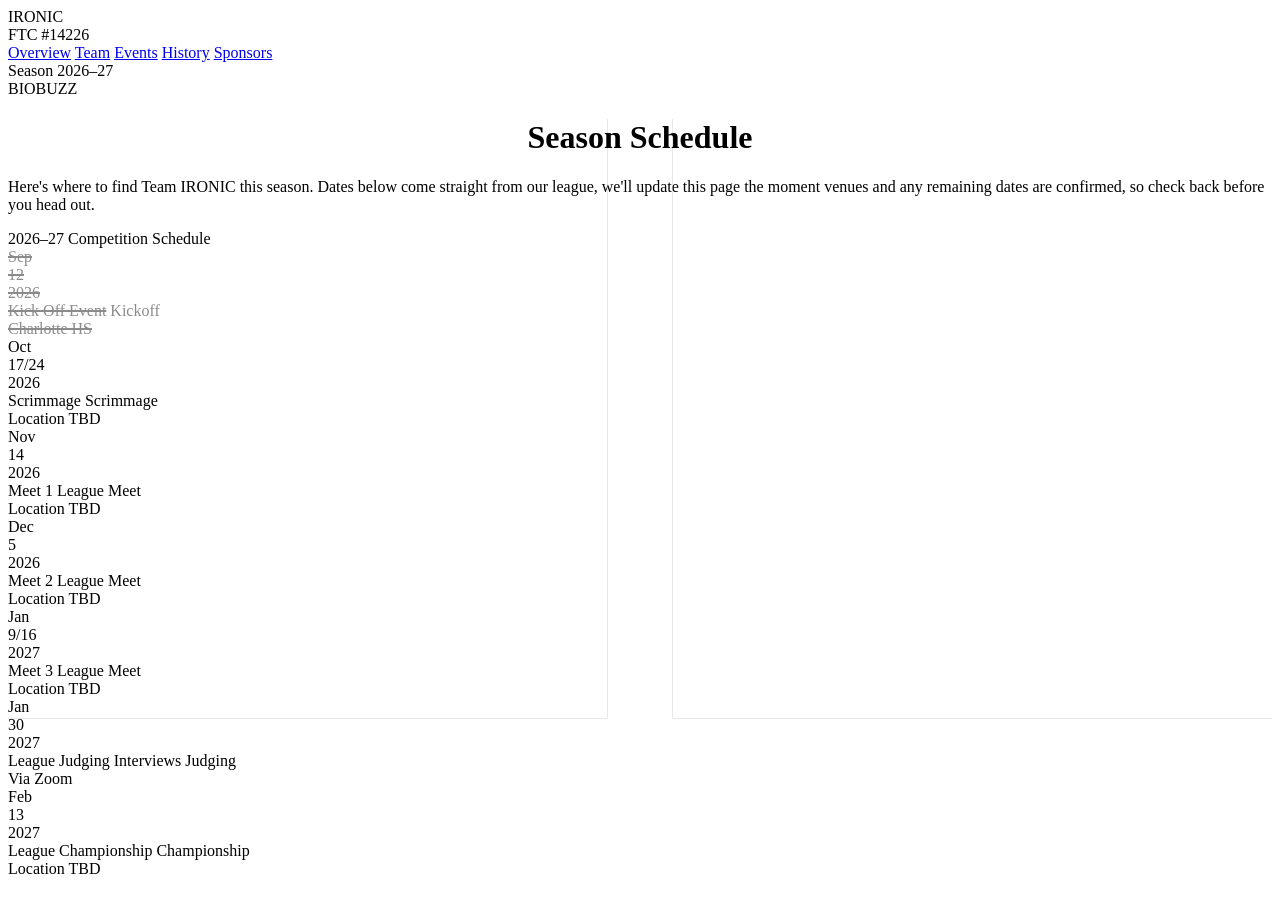
==== events.html @ 45fcf56f "Add files via upload" ====
<!DOCTYPE html>
<html lang="en">
<head>
<meta charset="UTF-8">
<meta name="viewport" content="width=device-width, initial-scale=1.0">
<title>Team IRONIC</title>
<link rel="preconnect" href="https://fonts.googleapis.com">
<link rel="preconnect" href="https://fonts.gstatic.com" crossorigin>
<link href="https://fonts.googleapis.com/css2?family=Inter:wght@300;400;500;600;700;800;900&family=Space+Mono:wght@400;700&display=swap" rel="stylesheet">
<link rel="stylesheet" href="style.css">
<style>
  /* Finished events: add class "past" to an .event-card to cross it
     out. The card stays on the timeline, just dimmed with a
     strike-through on the date, name and location. */
  .event-card.past { opacity: 0.45; }
  .event-card.past:hover { transform: none; border-color: var(--border); }
  .event-card.past .event-date-block > div,
  .event-card.past .event-name,
  .event-card.past .event-location {
    text-decoration: line-through;
    text-decoration-thickness: 2px;
    text-decoration-color: var(--pink);
  }
</style>
</head>
<!--
  EVENTS / SCHEDULE PAGE

  What's on this page, top to bottom:
    1. Top bar (nav), same one every page uses
    2. Page header, "Season Schedule" title plus the corner gears —
       this is the only page that still has them (Team's copy got
       removed) and the faint year watermark got dropped here too
    3. Events content, intro text, and .event-timeline

  How to add an event:
  Copy one <div class="event-card"> block inside .event-timeline and
  edit the month, day, year, event name and location.

  The event type tag used to be a pill badge, that got dropped. It's
  now just plain text using the shared "type-caption" class plus a
  color: "text-teal" for kickoff/championship, "text-pink" for
  meet/judging, "text-dim" for scrimmage. Add class "featured" to
  event-card for the glowing highlight, that's what the championship
  uses.

  Once an event is over, add class "past" to its event-card to cross
  it out (styled in the <style> block at the top of this file). The
  Kick Off Event is marked past.

  Top nav links (below) use type-button now instead of
  type-caption-heading — same smaller size as the site's other
  buttons, just picked from the existing "type-" options. Applies to
  every page's topbar, not just this one.

  Full notes on this file's CSS are in style-guide.pdf, section 11.
-->
<body data-page="events.html">


<!-- TOP BAR -->
<header class="topbar">
  <div class="topbar-brand">
    <div class="topbar-logo"><span>IRON</span>IC</div>
    <div class="topbar-number mono">FTC #14226</div>
  </div>
  <nav class="topbar-links">
    <a class="nav-link type-button" href="index.html">Overview</a>
    <a class="nav-link type-button" href="team.html">Team</a>
    <a class="nav-link type-button" href="events.html">Events</a>
    <a class="nav-link type-button" href="history.html">History</a>
    <a class="nav-link type-button" href="sponsors.html">Sponsors</a>
  </nav>
  <div class="topbar-meta type-caption mono">
    Season 2026–27<br>
    BIOBUZZ
  </div>
</header>

  <main>

<div class="page active" id="page-events">
  <div class="page-header" style="position: relative; text-align: center; overflow: visible;">
    <h1 class="page-title type-headline" style="white-space: nowrap; position: relative; z-index: 3;">Season Schedule</h1>

    <!-- top-right gear -->
    <div style="position: absolute; top: 0; right: 0; width: 600px; height: 600px; overflow: hidden; pointer-events: none; z-index: 1;">
      <img src="gear.png" alt="" style="position: absolute; top: -600px; right: -600px; width: 1200px; height: 1200px; opacity: 0.35; animation: spin-cw 20s linear infinite;">
    </div>

    <!-- top-left gear -->
    <div style="position: absolute; top: 0; left: 0; width: 600px; height: 600px; overflow: hidden; pointer-events: none; z-index: 1;">
      <img src="gear.png" alt="" style="position: absolute; top: -600px; left: -600px; width: 1200px; height: 1200px; opacity: 0.35; animation: spin-ccw 20s linear infinite;">
    </div>
  </div>

  <div class="events-content">

    <p class="lead type-body events-intro">
      Here's where to find Team IRONIC this season. Dates below come straight from our league, we'll
      update this page the moment venues and any remaining dates are confirmed, so check back before you head out.
    </p>

    <div class="events-section-title type-caption">2026–27 Competition Schedule</div>

    <div class="event-timeline">

      <!-- Kick Off (done — crossed out with "past") -->
      <div class="event-card past">
        <div class="event-date-block">
          <div class="event-month mono">Sep</div>
          <div class="event-day type-caption-heading">12</div>
          <div class="event-year mono">2026</div>
        </div>
        <div class="event-body">
          <div class="event-name-row">
            <span class="event-name">Kick Off Event</span>
            <span class="type-caption text-teal">Kickoff</span>
          </div>
          <div class="event-location mono">Charlotte HS</div>
        </div>
      </div>

      <!-- Scrimmage -->
      <div class="event-card">
        <div class="event-date-block">
          <div class="event-month mono">Oct</div>
          <div class="event-day multi type-caption-heading">17/24</div>
          <div class="event-year mono">2026</div>
        </div>
        <div class="event-body">
          <div class="event-name-row">
            <span class="event-name">Scrimmage</span>
            <span class="type-caption text-dim">Scrimmage</span>
          </div>
          <div class="event-location tbd mono">Location TBD</div>
        </div>
      </div>

      <!-- Meet 1 -->
      <div class="event-card">
        <div class="event-date-block">
          <div class="event-month mono">Nov</div>
          <div class="event-day type-caption-heading">14</div>
          <div class="event-year mono">2026</div>
        </div>
        <div class="event-body">
          <div class="event-name-row">
            <span class="event-name">Meet 1</span>
            <span class="type-caption text-pink">League Meet</span>
          </div>
          <div class="event-location tbd mono">Location TBD</div>
        </div>
      </div>

      <!-- Meet 2 -->
      <div class="event-card">
        <div class="event-date-block">
          <div class="event-month mono">Dec</div>
          <div class="event-day type-caption-heading">5</div>
          <div class="event-year mono">2026</div>
        </div>
        <div class="event-body">
          <div class="event-name-row">
            <span class="event-name">Meet 2</span>
            <span class="type-caption text-pink">League Meet</span>
          </div>
          <div class="event-location tbd mono">Location TBD</div>
        </div>
      </div>

      <!-- Meet 3 -->
      <div class="event-card">
        <div class="event-date-block">
          <div class="event-month mono">Jan</div>
          <div class="event-day multi type-caption-heading">9/16</div>
          <div class="event-year mono">2027</div>
        </div>
        <div class="event-body">
          <div class="event-name-row">
            <span class="event-name">Meet 3</span>
            <span class="type-caption text-pink">League Meet</span>
          </div>
          <div class="event-location tbd mono">Location TBD</div>
        </div>
      </div>

      <!-- Judging -->
      <div class="event-card">
        <div class="event-date-block">
          <div class="event-month mono">Jan</div>
          <div class="event-day type-caption-heading">30</div>
          <div class="event-year mono">2027</div>
        </div>
        <div class="event-body">
          <div class="event-name-row">
            <span class="event-name">League Judging Interviews</span>
            <span class="type-caption text-pink">Judging</span>
          </div>
          <div class="event-location mono">Via Zoom</div>
        </div>
      </div>

      <!-- Championship -->
      <div class="event-card featured">
        <div class="event-date-block">
          <div class="event-month mono">Feb</div>
          <div class="event-day type-caption-heading">13</div>
          <div class="event-year mono">2027</div>
        </div>
        <div class="event-body">
          <div class="event-name-row">
            <span class="event-name">League Championship</span>
            <span class="type-caption text-teal">Championship</span>
          </div>
          <div class="event-location tbd mono">Location TBD</div>
        </div>
      </div>

    </div>

  </div>

</div>

</main>

<!-- RGB light strip, cycles through site colors at the very bottom of the page -->
<div class="rgb-strip"></div>

<script src="script.js"></script>
</body>
</html>
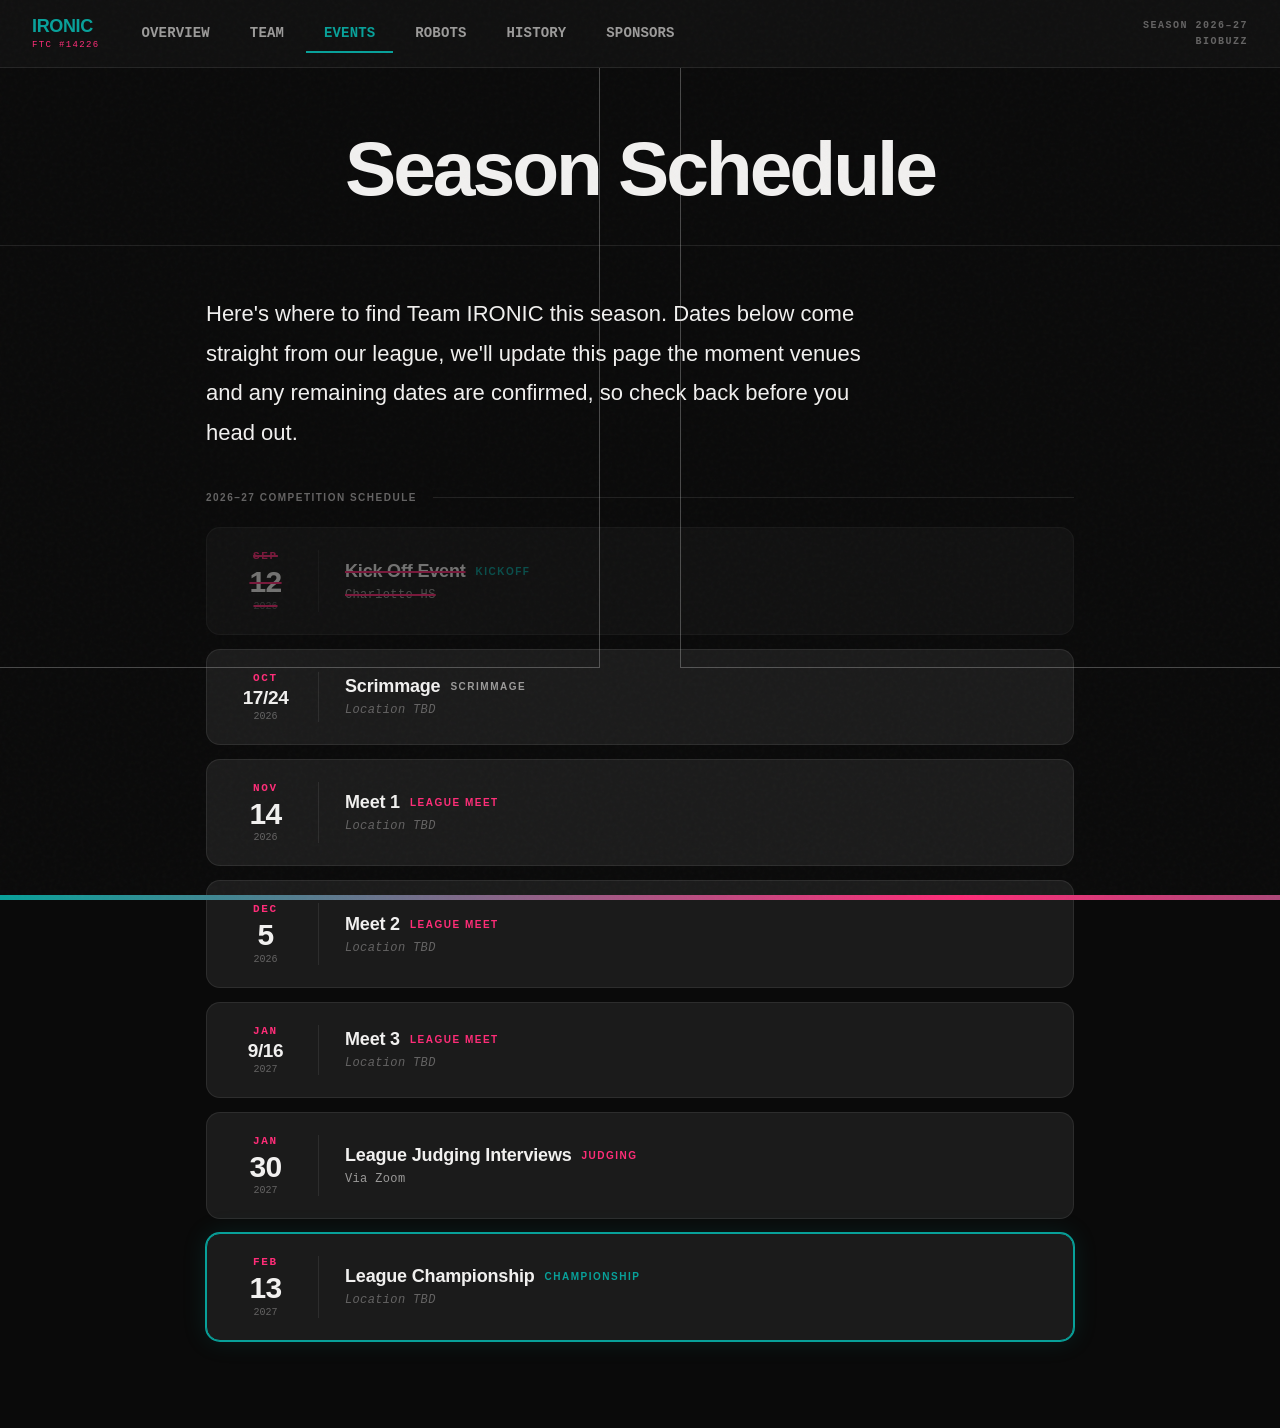
==== commit 1ce41450: "Add files via upload" ====
--- a/events.html
+++ b/events.html
@@ -9,8 +9,8 @@
 <link href="https://fonts.googleapis.com/css2?family=Inter:wght@300;400;500;600;700;800;900&family=Space+Mono:wght@400;700&display=swap" rel="stylesheet">
 <link rel="stylesheet" href="style.css">
 <style>
-  /* Finished events: add class "past" to an .event-card to cross it
-     out. The card stays on the timeline, just dimmed with a
+  /* Finished events: add class "past" to an .event-card to cross
+     it out. The card stays on the timeline, just dimmed with a
      strike-through on the date, name and location. */
   .event-card.past { opacity: 0.45; }
   .event-card.past:hover { transform: none; border-color: var(--border); }
@@ -68,6 +68,7 @@
     <a class="nav-link type-button" href="index.html">Overview</a>
     <a class="nav-link type-button" href="team.html">Team</a>
     <a class="nav-link type-button" href="events.html">Events</a>
+    <a class="nav-link type-button" href="robots.html">Robots</a>
     <a class="nav-link type-button" href="history.html">History</a>
     <a class="nav-link type-button" href="sponsors.html">Sponsors</a>
   </nav>
--- a/style.css
+++ b/style.css
@@ -0,0 +1,1162 @@
+/* TABLE OF CONTENTS
+   Full explanations for each numbered section live in
+   style-guide.pdf. This file just keeps the section markers so you
+   can jump around fast.
+
+   1.  Color variables
+   2.  Baseline setup
+   3.  Background texture
+   4.  Navigation bar
+   5.  Page intersection with nav prevention
+   6.  Page headlines
+   7.  Index - General overview
+   8.  Index - decoration
+   9.  Gear spinning animation
+   10. Event countdown card
+   11. Events overall page
+   12. Team overall page
+   13. Scroll bar
+   14. RGB strip
+   15. Typography system
+   16. Utility text colors
+   17. History - past seasons page
+   18. Newsletter card + modal overlay
+   19. Sponsors page
+   20. Robots page
+*/
+
+
+/* 1. Color variables */
+:root {
+  /* Ironic Teal — primary brand accent */
+  --teal: #08A19A;
+  --teal-dim: #067F7A;
+  --teal-glow: rgba(8,161,154,0.15);
+  --teal-border: rgba(8,161,154,0.3);
+  /* Ironic Grey — secondary brand accent, used for the neutral scale below */
+  --grey: #646363;
+  /* Pink — kept as the site's original highlight accent */
+  --pink: #FF2D78;
+  --pink-dim: rgba(255,45,120,0.15);
+  --pink-border: rgba(255,45,120,0.3);
+  /* Neutral surfaces, built off Ironic Grey instead of the old teal-tinted blacks */
+  --bg: #0A0A0A;
+  --bg2: #101010;
+  --bg3: #161616;
+  --surface: #1B1B1B;
+  --surface2: #242424;
+  --text: #F1F0EF;
+  --text-dim: #9C9B9A;
+  --text-muted: #646363;
+  --border: rgba(100,99,99,0.25);
+}
+
+
+/* 2. Baseline setup */
+* { margin: 0; padding: 0; box-sizing: border-box; }
+
+html { scroll-behavior: smooth; }
+
+body {
+  background: var(--bg);
+  color: var(--text);
+  font-family: "Inter", sans-serif;
+  font-weight: 400;
+  min-height: 100vh;
+  overflow-x: hidden;
+}
+
+
+/* 3. Background texture */
+body::before {
+  content: "";
+  position: fixed;
+  inset: 0;
+  background-image: url("data:image/svg+xml,%3Csvg viewBox='0 0 256 256' xmlns='http://www.w3.org/2000/svg'%3E%3Cfilter id='noise'%3E%3CfeTurbulence type='fractalNoise' baseFrequency='0.9' numOctaves='4' stitchTiles='stitch'/%3E%3C/filter%3E%3Crect width='100%25' height='100%25' filter='url(%23noise)' opacity='0.04'/%3E%3C/svg%3E");
+  pointer-events: none;
+  z-index: 9999;
+  opacity: 0.6;
+}
+
+
+/* 4. Navigation bar */
+.topbar {
+  position: fixed;
+  top: 0; left: 0; right: 0;
+  height: 68px;
+  background: var(--bg2);
+  border-bottom: 1px solid var(--border);
+  display: flex;
+  align-items: center;
+  justify-content: flex-start;
+  gap: 24px;
+  padding: 0 32px;
+  z-index: 200;
+}
+
+.topbar-brand {
+  display: flex;
+  flex-direction: column;
+  justify-content: center;
+  flex-shrink: 0;
+  line-height: 1.2;
+}
+
+.topbar-logo {
+  font-family: "Inter", sans-serif;
+  font-size: 18px;
+  font-weight: 800;
+  color: var(--teal);
+  letter-spacing: -0.02em;
+}
+
+.topbar-number {
+  font-size: 9px;
+  color: var(--pink);
+  letter-spacing: 0.15em;
+  margin-top: 3px;
+}
+
+.topbar-links {
+  display: flex;
+  align-items: center;
+  gap: 4px;
+}
+
+.nav-link {
+  display: inline-flex;
+  align-items: center;
+  padding: 10px 18px;
+  cursor: pointer;
+  transition: all 0.2s;
+  border-bottom: 2px solid transparent;
+  color: var(--text-dim);
+  text-transform: uppercase;
+  text-decoration: none;
+  position: relative;
+}
+
+.nav-link:hover { color: var(--teal); border-bottom-color: var(--teal-dim); }
+
+.nav-link.active {
+  color: var(--teal);
+  border-bottom-color: var(--teal);
+}
+
+.nav-link:nth-child(even):hover { color: var(--pink); border-bottom-color: var(--pink); }
+
+.topbar-meta {
+  color: var(--text-muted);
+  text-align: right;
+  line-height: 1.6;
+  flex-shrink: 0;
+  margin-left: auto;
+}
+
+/* Nav links are set on Space Mono (already used everywhere via
+   ".mono") instead of Inter. Written as ".topbar .nav-link" (not
+   just ".nav-link") so it beats whichever "type-" class is on the
+   link for font-family — no new font was added, this just points
+   at the other one already loaded.
+
+   Size is handled from the HTML side instead of here: each nav <a>
+   carries "type-button" now (14px) instead of the old
+   "type-caption-heading" (30px) — a smaller size picked from the
+   same shared "type-" system in section 15, applied sitewide across
+   every page's topbar. Bump it up or down by swapping that class on
+   the nav links, not by adding a font-size rule here. */
+.topbar .nav-link { font-family: "Space Mono", monospace; }
+
+
+/* 5. Page intersection with nav prevention */
+main { margin-left: 0; margin-top: 68px; min-height: 100vh; }
+
+.page { display: none; animation: fadeIn 0.3s ease; }
+.page.active { display: block; }
+@keyframes fadeIn { from { opacity:0; transform:translateY(6px); } to { opacity:1; transform:translateY(0); } }
+
+
+/* 6. Page headlines */
+.page-header {
+  padding: 64px 56px 40px;
+  position: relative; overflow: hidden;
+  border-bottom: 1px solid var(--border);
+}
+
+.page-title { color: var(--text); }
+
+
+/* 7. Index - General overview */
+.overview-hero {
+  display: grid; grid-template-columns: 1fr 420px;
+  gap: 0; align-items: stretch; min-height: 380px;
+  border-bottom: 1px solid var(--border);
+}
+.hero-text {
+  padding: 56px 56px 48px;
+  border-right: 1px solid var(--border);
+  display: flex; flex-direction: column; justify-content: space-between;
+}
+
+
+/* 8. Index - decoration */
+.hero-banner-wrap {
+  position: relative;
+  width: 100%;
+  overflow: visible;
+  background: var(--bg);
+}
+
+.hero-desktop {
+  position: relative;
+  padding: 56px 56px 0;
+  min-height: 420px;
+}
+
+.hero-top-row {
+  display: flex;
+  justify-content: space-between;
+  align-items: flex-start;
+  position: relative;
+  z-index: 3;
+  margin-bottom: 28px;
+}
+
+.hero-teamnum {
+  color: var(--text-muted);
+  text-decoration: underline;
+  text-decoration-color: var(--border);
+  text-underline-offset: 6px;
+  margin-bottom: 8px;
+}
+
+.hero-teamname { color: var(--teal); }
+
+.hero-meta-block {
+  position: fixed;
+  bottom: 24px;
+  right: 24px;
+  text-align: right;
+  z-index: 50;
+}
+.hero-meta-line { color: var(--text-dim); line-height: 1.6; }
+.hero-meta-line:first-child { color: var(--pink); font-weight: 700; }
+
+.hero-stats {
+  display: flex;
+  align-items: stretch;
+  border: 1px solid var(--border);
+  border-radius: 8px;
+  overflow: hidden;
+  width: fit-content;
+  position: relative;
+  z-index: 3;
+  background: var(--surface);
+  margin-bottom: 40px;
+}
+.hero-stat {
+  padding: 14px 26px;
+  display: flex;
+  flex-direction: column;
+  gap: 3px;
+}
+.hero-stat-num { color: var(--pink); }
+.hero-stat-label { color: var(--pink); opacity: 0.7; }
+.hero-stat-div { width: 1px; background: var(--border); flex-shrink: 0; }
+
+.hero-gear-desktop-left {
+  position: absolute;
+  bottom: -460px; left: -300px;
+  width: 600px;
+  opacity: 0.6;
+  z-index: 1;
+  pointer-events: none;
+}
+.hero-gear-desktop-right {
+  position: absolute;
+  bottom: -180px; right: -300px;
+  width: 600px;
+  opacity: 0.6;
+  z-index: 1;
+  pointer-events: none;
+}
+
+.hero-cutoff-line {
+  position: relative;
+  z-index: 3;
+  height: 1px;
+  background: linear-gradient(90deg, var(--teal), var(--pink), transparent);
+  margin: 0 -56px;
+}
+
+
+/* 9. Gear spinning animation */
+@keyframes spin-cw  { from { transform: rotate(0deg); } to { transform: rotate(360deg); } }
+@keyframes spin-ccw { from { transform: rotate(0deg); } to { transform: rotate(-360deg); } }
+.gear-spin         { animation: spin-cw  20s linear infinite; display: block; width: 100%; }
+.gear-spin-reverse { animation: spin-ccw 20s linear infinite; display: block; width: 100%; }
+
+
+/* 10. Event countdown card */
+.countdown-card {
+  background: var(--surface);
+  border: 1px solid var(--border);
+  border-radius: 14px;
+  padding: 40px 40px 36px;
+}
+.countdown-label {
+  font-size: 13px;
+  color: var(--teal);
+  letter-spacing: 0.2em;
+  text-transform: uppercase;
+  display: flex;
+  align-items: center;
+  justify-content: center;
+  text-align: center;
+  gap: 10px;
+  margin-bottom: 32px;
+}
+
+.countdown-digits {
+  display: flex;
+  align-items: flex-start;
+  justify-content: center;
+  gap: 8px;
+}
+.countdown-unit {
+  display: flex;
+  flex-direction: column;
+  align-items: center;
+  gap: 8px;
+}
+.countdown-num {
+  font-family: "Inter", sans-serif;
+  font-size: 34px;
+  font-weight: 900;
+  color: var(--pink);
+  letter-spacing: 0.02em;
+  line-height: 1;
+  border: 1px solid rgba(255,45,120,0.4);
+  border-radius: 10px;
+  padding: 10px 6px;
+  min-width: 58px;
+  text-align: center;
+  font-variant-numeric: tabular-nums;
+}
+.countdown-sublabel {
+  font-size: 9px;
+  font-weight: 700;
+  letter-spacing: 0.12em;
+  text-transform: uppercase;
+  color: var(--text-muted);
+}
+.countdown-event {
+  font-size: 12px;
+  font-weight: 700;
+  color: var(--teal);
+  letter-spacing: 0.08em;
+  text-align: center;
+  margin-top: 22px;
+}
+
+
+/* 11. Events overall page */
+.events-section-title {
+  color: var(--text-muted);
+  margin-bottom: 24px; display: flex; align-items: center; gap: 16px;
+}
+.events-section-title::after { content: ""; flex: 1; height: 1px; background: var(--border); }
+
+.events-content { padding: 48px 56px 72px; max-width: 980px; margin: 0 auto; }
+.events-intro { margin-bottom: 40px; }
+
+.event-timeline {
+  display: flex;
+  flex-direction: column;
+  gap: 14px;
+  margin-bottom: 8px;
+}
+
+.event-card {
+  display: flex;
+  align-items: center;
+  gap: 26px;
+  background: var(--surface);
+  border: 1px solid var(--border);
+  border-radius: 14px;
+  padding: 22px 28px;
+  transition: border-color 0.2s, transform 0.2s;
+}
+.event-card:hover { border-color: var(--teal-border); transform: translateX(4px); }
+.event-card.featured {
+  border-color: var(--teal);
+  box-shadow: 0 0 0 1px var(--teal), 0 0 24px var(--teal-glow);
+}
+
+.event-date-block {
+  flex-shrink: 0;
+  width: 84px;
+  text-align: center;
+  border-right: 1px solid var(--border);
+  padding-right: 22px;
+}
+.event-month {
+  font-size: 11px; font-weight: 700; letter-spacing: 0.15em;
+  text-transform: uppercase; color: var(--pink);
+  margin-bottom: 4px;
+}
+.event-day { color: var(--text); }
+.event-day.multi { font-size: 19px; }
+.event-year {
+  font-size: 10px; color: var(--text-muted); margin-top: 3px;
+}
+
+.event-body { flex: 1; min-width: 0; }
+.event-name-row {
+  display: flex; align-items: center; gap: 10px; flex-wrap: wrap;
+  margin-bottom: 6px;
+}
+.event-name {
+  font-size: 18px; font-weight: 700; color: var(--text); letter-spacing: -0.01em;
+}
+
+.event-location {
+  font-size: 12px; color: var(--text-dim); letter-spacing: 0.03em;
+}
+.event-location.tbd { color: var(--text-muted); font-style: italic; }
+
+
+/* 12. Team overall page */
+.team-content { padding: 48px 56px 72px; }
+.team-grid {
+  display: flex !important;
+  flex-wrap: wrap !important;
+  justify-content: center !important;
+  width: 100% !important;
+  gap: 28px 24px; margin-bottom: 56px;
+}
+.team-card {
+  background: transparent; border: none; border-radius: 0;
+  overflow: visible; transition: transform 0.2s;
+  width: 210px; flex-shrink: 0;
+}
+.team-card:hover { transform: translateY(-6px); }
+.team-card-img { position: relative; aspect-ratio: 3/4; overflow: hidden; border-radius: 4px; margin-bottom: 14px; }
+.team-card-img img {
+  width: 100%; height: 100%; object-fit: cover;
+  filter: saturate(0) brightness(0.6); transition: filter 0.35s;
+}
+.team-card:hover .team-card-img img { filter: saturate(0.2) brightness(0.75); }
+.team-card-img::after {
+  content: ""; position: absolute; bottom: 0; left: 0; right: 0;
+  height: 60%; background: linear-gradient(to top, rgba(10,10,10,0.85), transparent);
+}
+.team-card-img::before {
+  content: ""; position: absolute; bottom: 0; left: 0; right: 0; height: 2px;
+  background: var(--teal); z-index: 2; transform: scaleX(0); transform-origin: left;
+  transition: transform 0.3s ease;
+}
+.team-card:hover .team-card-img::before { transform: scaleX(1); }
+.team-card.pink .team-card-img::before { background: var(--pink); }
+.team-card.blue .team-card-img::before { background: var(--teal); }
+.team-card-body { padding: 0; text-align: center; }
+.team-card-name { color: var(--text); margin-bottom: 4px; }
+.team-card-role { font-size: 11px; font-weight: 500; color: var(--teal); text-transform: uppercase; letter-spacing: 0.06em; }
+.team-card.pink .team-card-role { color: var(--pink); }
+.team-card.blue .team-card-role { color: var(--teal); }
+.team-card-grade { font-size: 11px; color: var(--text-muted); margin-top: 3px; }
+
+.team-content .events-section-title {
+  justify-content: center;
+}
+.team-content .events-section-title::before {
+  content: '';
+  flex: 1;
+  height: 1px;
+  background: var(--border);
+}
+
+
+/* 13. Scroll bar */
+::-webkit-scrollbar { width: 4px; }
+::-webkit-scrollbar-track { background: var(--bg); }
+::-webkit-scrollbar-thumb {
+  background: linear-gradient(var(--pink), var(--teal));
+  border-radius: 2px;
+}
+
+
+/* 14. RGB strip */
+.rgb-strip {
+  display: block;
+  position: fixed;
+  bottom: 0; left: 0; right: 0;
+  height: 5px;
+  background: linear-gradient(90deg,
+    var(--teal), var(--pink), var(--teal-dim), var(--pink), var(--teal));
+  background-size: 300% 100%;
+  animation: rgbCycle 8s linear infinite;
+  z-index: 250;
+  pointer-events: none;
+}
+@keyframes rgbCycle {
+  0%   { background-position: 0% 0; }
+  100% { background-position: 300% 0; }
+}
+
+
+/* 15. Typography system */
+.type-hero-headline {
+  font-family: "Inter", sans-serif;
+  font-size: clamp(80px, 11vw, 160px);
+  font-weight: 900;
+  letter-spacing: -0.04em;
+  line-height: 0.9;
+}
+
+.type-headline {
+  font-family: "Inter", sans-serif;
+  font-size: clamp(42px, 6vw, 80px);
+  font-weight: 900;
+  letter-spacing: -0.04em;
+  line-height: 0.95;
+}
+
+.type-subhead {
+  font-family: "Inter", sans-serif;
+  font-size: 18px;
+  font-weight: 700;
+  letter-spacing: 0.05em;
+}
+
+.type-body {
+  font-family: "Inter", sans-serif;
+  font-size: 22px;
+  font-weight: 400;
+  line-height: 1.8;
+  max-width: 680px;
+}
+
+.type-caption-heading {
+  font-family: "Inter", sans-serif;
+  font-size: 30px;
+  font-weight: 900;
+  letter-spacing: -0.02em;
+  line-height: 1.05;
+}
+
+.type-caption {
+  font-family: "Inter", sans-serif;
+  font-size: 10px;
+  font-weight: 700;
+  letter-spacing: 0.15em;
+  text-transform: uppercase;
+}
+
+.type-button {
+  font-family: "Inter", sans-serif;
+  font-size: 14px;
+  font-weight: 700;
+  letter-spacing: 0.01em;
+}
+
+.type-names {
+  font-family: "Inter", sans-serif;
+  font-size: 15px;
+  font-weight: 600;
+  letter-spacing: -0.01em;
+}
+
+.mono { font-family: "Space Mono", monospace; }
+
+
+/* 16. Utility text colors */
+.text-teal { color: var(--teal); }
+.text-pink { color: var(--pink); }
+.text-dim  { color: var(--text-dim); }
+
+
+/* 17. History - past seasons page
+   Three-column pattern per Chase's whiteboard sketch:
+     - left:   .history-locator, a slightly lighter bar flush against
+               the very left edge of the screen, full page height,
+               holding the sticky season tabs
+     - center: .season-main, one big photo + write-up per season,
+               with .season-awards stacked underneath it. Capped to a
+               comfortable reading width and CENTERED in the space
+               between the locator bar and the gallery (flex-grow
+               plus auto side-margins — not pinned to the left edge
+               of that space).
+     - right:  .season-gallery, one tall "photo log" composite,
+               width set by --gallery-w (on .history-seasons below —
+               change it there, not per-block), flush against the
+               true right edge of the screen (no page padding
+               stopping it)
+
+   No new type sizes here — every text element below reuses one of
+   the existing "type-" classes (or the plain body font) from section
+   15, same as the rest of the site.
+
+   Each season lives in one .season-block. Copy a whole block to add
+   a season, and add a matching .locator-link up in the nav column
+   (href="#season-XXXX-XX" has to match the block's id). The
+   scrollspy in script.js highlights whichever locator link is
+   currently on screen, no manual wiring needed beyond that.
+
+   .season-gallery normally holds ONE tall composite photo per season
+   (Chase builds these himself once each season's write-up text is
+   final, so the image comes out the right height to match). Swap the
+   .gallery-photolog.placeholder div for a real
+   <div class="gallery-photolog"><img src="..."></div> when that
+   photo exists — no other markup changes needed.
+
+   Until a proper composite exists for a season, ".gallery-photolog
+   .stack" is a lightweight fallback: drop two or more real photos
+   straight in (no placeholder text) and they stack to fill the same
+   tall column, each cropped to fill its share of the height. Swap it
+   out for a single composite <img> later if Chase builds one. */
+.history-content {
+  display: flex;
+  align-items: stretch; /* lets the locator bar's background stretch to match the full season list's height */
+  width: 100%;
+}
+
+.history-locator {
+  flex: 0 0 200px;
+  background: var(--surface); /* one step lighter than the page background, same token used elsewhere for panels */
+  border-right: 1px solid var(--border);
+}
+.history-locator-inner {
+  position: sticky;
+  top: 68px; /* sits right under the fixed topbar */
+  padding: 40px 20px;
+  display: flex;
+  flex-direction: column;
+  gap: 2px;
+}
+.history-locator-label {
+  color: var(--text-muted);
+  margin-bottom: 10px;
+  padding: 0 14px;
+}
+.locator-link {
+  display: flex;
+  flex-direction: column;
+  gap: 2px;
+  padding: 10px 14px;
+  border-left: 2px solid var(--border);
+  color: var(--text-dim);
+  text-decoration: none;
+  transition: all 0.2s;
+}
+.locator-link:hover { color: var(--teal); border-left-color: var(--teal-dim); }
+.locator-link.active {
+  color: var(--teal);
+  border-left-color: var(--teal);
+  background: var(--surface2);
+  border-radius: 0 8px 8px 0;
+}
+.locator-link.active .locator-game { color: var(--teal); opacity: 0.75; }
+
+.history-seasons {
+  /* --gallery-w is shared with .season-gallery and .season-block.stub
+     below so the gallery's width and the stub's reserved space for
+     it never drift out of sync — change it in one place. */
+  --gallery-w: 460px;
+  flex: 1;
+  min-width: 0;
+  padding: 48px 0 96px 48px; /* no right padding — lets .season-gallery run flush to the screen edge */
+  display: flex;
+  flex-direction: column;
+  gap: 64px;
+}
+
+.season-block {
+  scroll-margin-top: 24px;
+  display: flex;
+  align-items: stretch;
+  padding-bottom: 64px;
+  border-bottom: 1px solid var(--border);
+}
+.season-block:last-child { border-bottom: none; padding-bottom: 0; }
+
+.season-main {
+  /* flex-grow + the auto side margins center this column in
+     whatever room is left between the locator bar and the gallery,
+     instead of sitting flush against the locator */
+  flex: 1 1 auto;
+  max-width: 680px;
+  min-width: 0;
+  margin: 0 auto;
+  display: flex;
+  flex-direction: column;
+}
+
+.season-photo {
+  aspect-ratio: 16/9;
+  border-radius: 12px;
+  overflow: hidden;
+  border: 1px solid var(--border);
+  background: var(--surface);
+  position: relative;
+}
+.season-photo img { width: 100%; height: 100%; object-fit: cover; }
+.season-photo.placeholder {
+  display: flex;
+  align-items: center;
+  justify-content: center;
+  color: var(--text-muted);
+  text-align: center;
+  padding: 20px;
+}
+
+.season-heading-row {
+  display: flex;
+  align-items: baseline;
+  gap: 14px;
+  flex-wrap: wrap;
+  margin-top: 24px;
+}
+.season-game { color: var(--teal); }
+.season-years { color: var(--text-muted); }
+
+.season-desc { margin-top: 10px; }
+
+.season-awards {
+  margin-top: 28px;
+  background: var(--surface);
+  border: 1px solid var(--border);
+  border-radius: 12px;
+  padding: 22px 26px;
+}
+.season-awards-title {
+  color: var(--pink);
+  margin-bottom: 18px;
+  display: flex;
+  align-items: center;
+  gap: 10px;
+}
+.award-list { display: flex; flex-direction: column; gap: 18px; }
+.award-item { display: flex; align-items: flex-start; gap: 16px; }
+.award-image {
+  flex-shrink: 0;
+  width: 120px;
+  height: 120px;
+  border-radius: 10px;
+  overflow: hidden;
+  border: 1px solid var(--border);
+  background: var(--surface2);
+}
+.award-image img { width: 100%; height: 100%; object-fit: cover; }
+.award-body { min-width: 0; }
+.award-name { color: var(--text); display: block; margin-bottom: 4px; }
+.award-desc { color: var(--text-dim); }
+.season-awards.tbd { color: var(--text-muted); font-style: italic; }
+
+.season-gallery {
+  /* One tall "photo log" per season rather than a grid of small
+     shots — Chase builds this as a single composite image sized to
+     the write-up once the text is final. Fixed width (--gallery-w,
+     set on .history-seasons above), flush against the screen's
+     right edge since nothing pads .history-content/.history-seasons
+     on that side. */
+  flex: 0 0 var(--gallery-w);
+  display: flex;
+}
+.gallery-photolog {
+  flex: 1;
+  border-radius: 12px 0 0 12px;
+  border: 1px dashed var(--border);
+  border-right: none;
+  background: var(--surface2);
+  overflow: hidden;
+}
+.gallery-photolog img { display: block; width: 100%; height: 100%; object-fit: cover; }
+.gallery-photolog.placeholder {
+  display: flex;
+  align-items: center;
+  justify-content: center;
+  text-align: center;
+  color: var(--text-muted);
+}
+
+/* Fallback for a season with real photos but no single built
+   composite yet (see the section-17 header note above): stacks
+   however many <img> children it's given evenly down the same
+   tall column a composite would otherwise fill. */
+.gallery-photolog.stack {
+  display: flex;
+  flex-direction: column;
+  border-style: solid;
+}
+.gallery-photolog.stack img {
+  flex: 1 1 0;
+  min-height: 0;
+  width: 100%;
+  object-fit: cover;
+}
+.gallery-photolog.stack img + img { border-top: 1px solid var(--border); }
+
+/* The founding-year block has no gallery, but it still reserves
+   that same width on its right so its centered text lines up with
+   every other season's centered text above/below it. */
+.season-block.stub { padding-right: var(--gallery-w); }
+
+@media (max-width: 980px) {
+  .history-content { flex-direction: column; }
+  .history-locator {
+    flex: 0 0 auto;
+    border-right: none;
+    border-bottom: 1px solid var(--border);
+  }
+  .history-locator-inner {
+    position: static;
+    flex-direction: row;
+    flex-wrap: wrap;
+    padding: 20px;
+  }
+  .history-seasons { padding: 32px 24px 64px 24px; }
+  .season-block { flex-direction: column; }
+  .season-block.stub { padding-right: 0; }
+  .season-main { max-width: none; margin: 0; }
+  .season-gallery { flex-basis: auto; min-height: 220px; margin-top: 20px; }
+  .gallery-photolog { border-radius: 12px; border-right: 1px dashed var(--border); }
+  .gallery-photolog.stack { min-height: 360px; }
+}
+
+
+/* 18. Newsletter card + modal overlay
+   ".newsletter-card" is the visual box itself (bg, border, radius,
+   the form styling inside it) — used two places:
+     - newsletter.html, sitting centered in the page on its own, for
+       anyone who lands there directly (a shared link, a bookmark,
+       JS disabled)
+     - the sitewide modal that script.js builds and injects into
+       every page, wrapped in ".modal-overlay" so it appears as a
+       blurred-backdrop popup on top of whatever page you clicked
+       "Newsletter" from, instead of navigating away.
+   Both reuse the exact same ".newsletter-card" rules so the two
+   never drift out of sync visually — change the look once, here. */
+.newsletter-card {
+  background: var(--surface);
+  border: 1px solid var(--border);
+  border-radius: 14px;
+  padding: 48px 40px 40px;
+  max-width: 380px;
+  width: 100%;
+  text-align: center;
+  position: relative;
+  box-shadow: 0 20px 60px rgba(0,0,0,0.45);
+}
+.newsletter-title { color: var(--teal); }
+.newsletter-hr {
+  width: 60px;
+  height: 2px;
+  margin: 24px auto;
+  border: 0;
+  background: var(--border);
+}
+.newsletter-text {
+  font-size: 14px;
+  line-height: 1.7;
+  color: var(--text-dim);
+  margin-bottom: 28px;
+}
+.newsletter-card form { display: flex; flex-direction: column; gap: 16px; }
+.newsletter-card input {
+  background: var(--surface2);
+  border: 1px solid var(--border);
+  border-radius: 8px;
+  height: 50px;
+  padding: 0 18px;
+  color: var(--text);
+  font-family: "Inter", sans-serif;
+  font-size: 15px;
+  outline: none;
+  transition: border-color 0.2s;
+}
+.newsletter-card input::placeholder { color: var(--text-muted); }
+.newsletter-card input:focus { border-color: var(--teal); }
+.newsletter-submit {
+  border: 2px solid var(--teal);
+  border-radius: 8px;
+  min-height: 50px;
+  background: transparent;
+  color: var(--teal);
+  cursor: pointer;
+  transition: background 0.15s, color 0.15s;
+}
+.newsletter-submit:hover:not(:disabled) { background: var(--teal); color: var(--bg); }
+.newsletter-submit:disabled { opacity: 0.6; cursor: default; }
+.newsletter-feedback { margin-top: 16px; font-size: 13px; color: var(--teal); min-height: 16px; }
+.newsletter-feedback.is-error { color: var(--pink); }
+
+/* Standalone newsletter.html page: same topbar as every other page,
+   card centered in the space below it. */
+.newsletter-page-main {
+  display: flex;
+  align-items: center;
+  justify-content: center;
+  min-height: calc(100vh - 68px);
+  padding: 60px 20px;
+}
+
+/* Sitewide "open on top of the current page" overlay. Sits above the
+   topbar/rgb-strip (z-index 200/250) but below the faint noise
+   texture (z-index 9999, section 3) — that layer has
+   pointer-events:none so it never blocks clicks, it just keeps
+   layering its grain over the modal same as it does everywhere
+   else on the site. */
+.modal-overlay {
+  position: fixed;
+  inset: 0;
+  background: rgba(6,6,6,0.72);
+  backdrop-filter: blur(10px);
+  -webkit-backdrop-filter: blur(10px);
+  display: flex;
+  align-items: center;
+  justify-content: center;
+  padding: 24px;
+  z-index: 500;
+  opacity: 0;
+  visibility: hidden;
+  transition: opacity 0.25s ease, visibility 0.25s ease;
+}
+.modal-overlay.active { opacity: 1; visibility: visible; }
+.modal-overlay .newsletter-card {
+  transform: scale(0.92) translateY(10px);
+  transition: transform 0.25s ease;
+}
+.modal-overlay.active .newsletter-card { transform: scale(1) translateY(0); }
+
+.modal-close {
+  position: absolute;
+  top: 16px; right: 16px;
+  width: 32px; height: 32px;
+  border-radius: 50%;
+  border: 1px solid var(--border);
+  background: transparent;
+  color: var(--text-dim);
+  font-size: 20px;
+  line-height: 1;
+  cursor: pointer;
+  display: flex;
+  align-items: center;
+  justify-content: center;
+  transition: all 0.2s;
+}
+.modal-close:hover { color: var(--pink); border-color: var(--pink); }
+
+/* Locks page scroll behind the blur while a modal is open. */
+body.modal-open { overflow: hidden; }
+
+
+/* 19. Sponsors page
+   Sponsor logos are grouped into three tiers by visual weight:
+     - .sponsor-grid.large   — 2 big tiles side by side (Gold tier)
+     - .sponsor-grid.medium  — 3 medium tiles (Silver tier)
+     - .sponsor-grid.small   — 4-5 smaller tiles (Bronze tier)
+   Every tile is a square (1:1 aspect-ratio, sized per tier below) —
+   currently a dashed placeholder box (same look as
+   .season-photo.placeholder / .gallery-photolog.placeholder
+   elsewhere on the site) — swap a tile's placeholder <span> for a
+   real <img src="..."> once a sponsor sends over their logo, no
+   other markup changes needed. Add/remove tiles freely, the
+   flex-wrap layout reflows and wraps on its own.
+
+   .sponsor-cta-btn matches the "Newsletter" button's look on the
+   overview page (transparent, teal outline, fills teal on hover).
+   It's the trigger only — clicking it hands off to customgform.com's
+   own popup script (see sponsors.html), so this class only styles
+   the button itself, never the form that pops up. The form's own
+   colors/fonts/theme are set on customgform.com's editor (Design
+   tab for that form), not here — nothing in this stylesheet can
+   reach inside their popup. */
+.sponsors-content { padding: 48px 56px 80px; max-width: 1300px; margin: 0 auto; }
+
+.sponsor-cta {
+  text-align: center;
+  max-width: 640px;
+  margin: 0 auto 64px;
+  padding-bottom: 48px;
+  border-bottom: 1px solid var(--border);
+}
+.sponsor-cta p { margin-bottom: 28px; }
+.sponsor-cta-btn {
+  display: inline-flex;
+  align-items: center;
+  padding: 12px 27px;
+  background: transparent;
+  color: var(--teal);
+  border: 2px solid var(--teal);
+  border-radius: 8px;
+  cursor: pointer;
+  transition: background 0.15s, color 0.15s, border-color 0.15s;
+}
+.sponsor-cta-btn:hover { background: var(--teal); color: var(--bg); }
+
+.sponsor-tier { margin-bottom: 56px; }
+.sponsor-tier:last-child { margin-bottom: 0; }
+
+.sponsor-grid { display: flex; flex-wrap: wrap; justify-content: center; gap: 24px; }
+
+.sponsor-tile {
+  flex-shrink: 0;
+  display: flex; align-items: center; justify-content: center;
+  background: var(--surface2);
+  border: 1px dashed var(--border);
+  border-radius: 12px;
+  color: var(--text-muted);
+  text-align: center;
+  padding: 16px;
+  transition: border-color 0.2s;
+}
+.sponsor-tile:hover { border-color: var(--teal-border); }
+.sponsor-tile img { width: 100%; height: 100%; object-fit: contain; }
+
+.sponsor-grid.large .sponsor-tile { width: 560px; aspect-ratio: 1 / 1; }
+.sponsor-grid.medium .sponsor-tile { width: 400px; aspect-ratio: 1 / 1; }
+.sponsor-grid.small .sponsor-tile { width: 280px; aspect-ratio: 1 / 1; }
+
+@media (max-width: 980px) {
+  .sponsors-content { padding: 40px 24px 64px; }
+  .sponsor-grid.large .sponsor-tile { width: 100%; max-width: 560px; }
+  .sponsor-grid.medium .sponsor-tile { width: 100%; max-width: 400px; }
+  .sponsor-grid.small .sponsor-tile { width: 100%; max-width: 280px; }
+}
+
+
+/* 20. Robots page
+   Two parts, top to bottom:
+     - .robots-hero: "Coming soon to a competition near you"
+       headline (type-headline, last few words in teal) with the
+       countdown under it. The countdown reuses the section 10
+       .countdown-card look, just with a ".wide" modifier: one
+       bigger Days box. The number is filled in by script.js
+       section 1 — same NEXT_COMP_DATE the home page card uses.
+     - .portfolio-table: the "Past Portfolios" table. One header row
+       (.portfolio-head) plus one <details class="portfolio-row"> per
+       season. Each row's <summary> is the visible table row
+       (season / game / View); opening it reveals .portfolio-panel
+       with the embedded PDF (.portfolio-frame) and Open/Download
+       links underneath. Header row and every summary row share the
+       same 3-column grid so the columns line up like a real table.
+
+   No new type sizes — every text element reuses a "type-" class from
+   section 15, except the game name, which matches .event-name's
+   18px/700 from section 11 so rows read like the Events cards. */
+.robots-hero {
+  text-align: center;
+  padding: 80px 56px 64px;
+  border-bottom: 1px solid var(--border);
+}
+.robots-kicker { color: var(--pink); margin-bottom: 22px; }
+.robots-title {
+  color: var(--text);
+  max-width: 940px;
+  margin: 0 auto;
+}
+.robots-title span { color: var(--teal); }
+
+.countdown-card.wide {
+  max-width: 460px;
+  margin: 56px auto 0;
+}
+.countdown-card.wide .countdown-num {
+  font-size: 64px;
+  min-width: 140px;
+  padding: 18px 14px;
+}
+
+.robots-content { padding: 64px 56px 96px; max-width: 1100px; margin: 0 auto; }
+
+.portfolio-table {
+  background: var(--surface);
+  border: 1px solid var(--border);
+  border-radius: 14px;
+  overflow: hidden;
+}
+
+/* shared 3-column grid: Season | Game | View */
+.portfolio-head,
+.portfolio-row > summary {
+  display: grid;
+  grid-template-columns: 140px 1fr 160px;
+  align-items: center;
+  gap: 24px;
+  padding: 18px 28px;
+}
+
+.portfolio-head {
+  background: var(--bg3);
+  color: var(--text-muted);
+  border-bottom: 1px solid var(--border);
+}
+.portfolio-head-action { justify-self: end; }
+
+.portfolio-row + .portfolio-row { border-top: 1px solid var(--border); }
+
+.portfolio-row > summary {
+  cursor: pointer;
+  list-style: none;
+  transition: background 0.2s;
+}
+.portfolio-row > summary::-webkit-details-marker { display: none; }
+.portfolio-row > summary:hover { background: var(--surface2); }
+
+.portfolio-season { font-size: 13px; color: var(--text-muted); }
+.portfolio-game {
+  font-size: 18px;
+  font-weight: 700;
+  color: var(--text);
+  letter-spacing: -0.01em;
+  display: flex;
+  align-items: center;
+  gap: 12px;
+  flex-wrap: wrap;
+  transition: color 0.2s;
+}
+.portfolio-row > summary:hover .portfolio-game { color: var(--teal); }
+
+.portfolio-action {
+  justify-self: end;
+  display: inline-flex;
+  align-items: center;
+  gap: 10px;
+  color: var(--teal);
+}
+.portfolio-chevron { display: inline-block; transition: transform 0.25s; }
+.portfolio-action .when-open { display: none; }
+
+/* open state */
+.portfolio-row[open] > summary { background: var(--surface2); }
+.portfolio-row[open] .portfolio-game { color: var(--teal); }
+.portfolio-row[open] .portfolio-action { color: var(--pink); }
+.portfolio-row[open] .portfolio-action .when-open { display: inline; }
+.portfolio-row[open] .portfolio-action .when-closed { display: none; }
+.portfolio-row[open] .portfolio-chevron { transform: rotate(180deg); }
+
+.portfolio-panel {
+  background: var(--surface2);
+  padding: 4px 28px 24px;
+}
+.portfolio-frame {
+  display: block;
+  width: 100%;
+  height: 80vh;
+  border: 1px solid var(--border);
+  border-radius: 10px;
+  background: var(--bg3);
+}
+.portfolio-links {
+  display: flex;
+  justify-content: flex-end;
+  gap: 24px;
+  padding-top: 14px;
+}
+.portfolio-links a {
+  color: var(--text-dim);
+  text-decoration: none;
+  transition: color 0.2s;
+}
+.portfolio-links a:hover { color: var(--teal); }
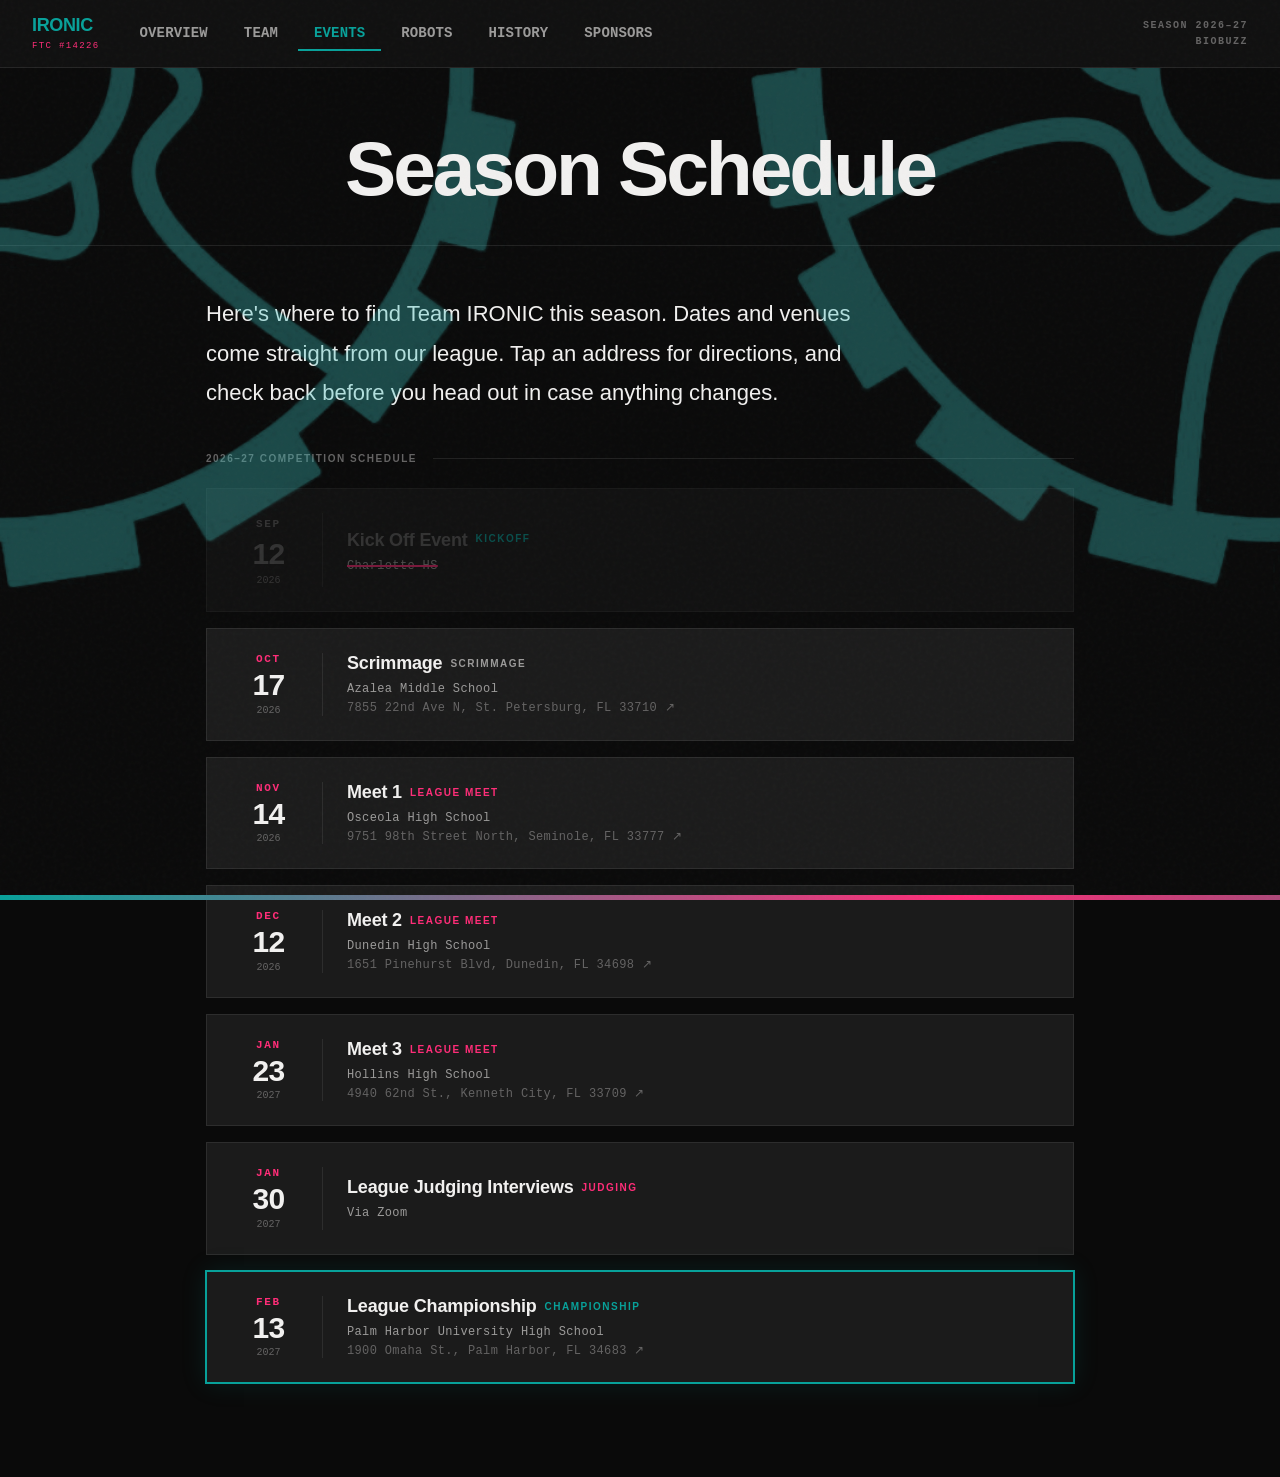
==== commit 9afbd75d: "Add files via upload" ====
--- a/events.html
+++ b/events.html
@@ -3,7 +3,17 @@
 <head>
 <meta charset="UTF-8">
 <meta name="viewport" content="width=device-width, initial-scale=1.0">
-<title>Team IRONIC</title>
+<title>2026–27 Season Schedule | IRONIC FTC #14226</title>
+<meta name="description" content="Where to find Team IRONIC (FTC #14226) this BIOBUZZ season: scrimmages, league meets, judging and the league championship.">
+<link rel="canonical" href="https://ironicrobotics.org/events.html">
+<link rel="icon" type="image/png" href="gear.png">
+<meta property="og:type" content="website">
+<meta property="og:site_name" content="Team IRONIC">
+<meta property="og:title" content="2026–27 Season Schedule | IRONIC FTC #14226">
+<meta property="og:description" content="Where to find Team IRONIC (FTC #14226) this BIOBUZZ season: scrimmages, league meets, judging and the league championship.">
+<meta property="og:url" content="https://ironicrobotics.org/events.html">
+<meta property="og:image" content="https://ironicrobotics.org/2025-2026-TeamPic.jpg">
+<meta name="twitter:card" content="summary_large_image">
 <link rel="preconnect" href="https://fonts.googleapis.com">
 <link rel="preconnect" href="https://fonts.gstatic.com" crossorigin>
 <link href="https://fonts.googleapis.com/css2?family=Inter:wght@300;400;500;600;700;800;900&family=Space+Mono:wght@400;700&display=swap" rel="stylesheet">
@@ -16,6 +26,16 @@
   .event-card.past:hover { transform: none; border-color: var(--border); }
   .event-card.past .event-date-block > div,
   .event-card.past .event-name,
+  /* Venue address under the school name: links to Google Maps. */
+  .event-address {
+    display: inline-block;
+    margin-top: var(--space-4);
+    color: var(--text-muted);
+    text-decoration: none;
+    transition: color 0.2s;
+  }
+  .event-address:hover { color: var(--teal); }
+
   .event-card.past .event-location {
     text-decoration: line-through;
     text-decoration-thickness: 2px;
@@ -48,10 +68,17 @@
   it out (styled in the <style> block at the top of this file). The
   Kick Off Event is marked past.
 
+  Venues: each event-location shows the school name, then its
+  address as a link that opens Google Maps. To change one, edit both
+  the visible address and the query in the link.
+
   Top nav links (below) use type-button now instead of
   type-caption-heading — same smaller size as the site's other
   buttons, just picked from the existing "type-" options. Applies to
   every page's topbar, not just this one.
+
+  SEO: the <title>, meta description, canonical and og: tags in
+  <head> are this page's own search-result / link-preview info.
 
   Full notes on this file's CSS are in style-guide.pdf, section 11.
 -->
@@ -85,12 +112,12 @@
     <h1 class="page-title type-headline" style="white-space: nowrap; position: relative; z-index: 3;">Season Schedule</h1>
 
     <!-- top-right gear -->
-    <div style="position: absolute; top: 0; right: 0; width: 600px; height: 600px; overflow: hidden; pointer-events: none; z-index: 1;">
+    <div class="corner-gear corner-gear-right" style="position: absolute; top: 0; right: 0; width: 600px; height: 600px; overflow: hidden; pointer-events: none; z-index: 1;">
       <img src="gear.png" alt="" style="position: absolute; top: -600px; right: -600px; width: 1200px; height: 1200px; opacity: 0.35; animation: spin-cw 20s linear infinite;">
     </div>
 
     <!-- top-left gear -->
-    <div style="position: absolute; top: 0; left: 0; width: 600px; height: 600px; overflow: hidden; pointer-events: none; z-index: 1;">
+    <div class="corner-gear corner-gear-left" style="position: absolute; top: 0; left: 0; width: 600px; height: 600px; overflow: hidden; pointer-events: none; z-index: 1;">
       <img src="gear.png" alt="" style="position: absolute; top: -600px; left: -600px; width: 1200px; height: 1200px; opacity: 0.35; animation: spin-ccw 20s linear infinite;">
     </div>
   </div>
@@ -98,8 +125,8 @@
   <div class="events-content">
 
     <p class="lead type-body events-intro">
-      Here's where to find Team IRONIC this season. Dates below come straight from our league, we'll
-      update this page the moment venues and any remaining dates are confirmed, so check back before you head out.
+      Here's where to find Team IRONIC this season. Dates and venues come straight from our league.
+      Tap an address for directions, and check back before you head out in case anything changes.
     </p>
 
     <div class="events-section-title type-caption">2026–27 Competition Schedule</div>
@@ -126,7 +153,7 @@
       <div class="event-card">
         <div class="event-date-block">
           <div class="event-month mono">Oct</div>
-          <div class="event-day multi type-caption-heading">17/24</div>
+          <div class="event-day type-caption-heading">17</div>
           <div class="event-year mono">2026</div>
         </div>
         <div class="event-body">
@@ -134,7 +161,7 @@
             <span class="event-name">Scrimmage</span>
             <span class="type-caption text-dim">Scrimmage</span>
           </div>
-          <div class="event-location tbd mono">Location TBD</div>
+          <div class="event-location mono">Azalea Middle School<br><a class="event-address" href="https://www.google.com/maps/search/?api=1&amp;query=Azalea+Middle+School%2C+7855+22nd+Ave+N%2C+St.+Petersburg%2C+FL+33710" target="_blank" rel="noopener">7855 22nd Ave N, St. Petersburg, FL 33710 ↗</a></div>
         </div>
       </div>
 
@@ -150,7 +177,7 @@
             <span class="event-name">Meet 1</span>
             <span class="type-caption text-pink">League Meet</span>
           </div>
-          <div class="event-location tbd mono">Location TBD</div>
+          <div class="event-location mono">Osceola High School<br><a class="event-address" href="https://www.google.com/maps/search/?api=1&amp;query=Osceola+High+School%2C+9751+98th+Street+North%2C+Seminole%2C+FL+33777" target="_blank" rel="noopener">9751 98th Street North, Seminole, FL 33777 ↗</a></div>
         </div>
       </div>
 
@@ -158,7 +185,7 @@
       <div class="event-card">
         <div class="event-date-block">
           <div class="event-month mono">Dec</div>
-          <div class="event-day type-caption-heading">5</div>
+          <div class="event-day type-caption-heading">12</div>
           <div class="event-year mono">2026</div>
         </div>
         <div class="event-body">
@@ -166,7 +193,7 @@
             <span class="event-name">Meet 2</span>
             <span class="type-caption text-pink">League Meet</span>
           </div>
-          <div class="event-location tbd mono">Location TBD</div>
+          <div class="event-location mono">Dunedin High School<br><a class="event-address" href="https://www.google.com/maps/search/?api=1&amp;query=Dunedin+High+School%2C+1651+Pinehurst+Blvd%2C+Dunedin%2C+FL+34698" target="_blank" rel="noopener">1651 Pinehurst Blvd, Dunedin, FL 34698 ↗</a></div>
         </div>
       </div>
 
@@ -174,7 +201,7 @@
       <div class="event-card">
         <div class="event-date-block">
           <div class="event-month mono">Jan</div>
-          <div class="event-day multi type-caption-heading">9/16</div>
+          <div class="event-day type-caption-heading">23</div>
           <div class="event-year mono">2027</div>
         </div>
         <div class="event-body">
@@ -182,7 +209,7 @@
             <span class="event-name">Meet 3</span>
             <span class="type-caption text-pink">League Meet</span>
           </div>
-          <div class="event-location tbd mono">Location TBD</div>
+          <div class="event-location mono">Hollins High School<br><a class="event-address" href="https://www.google.com/maps/search/?api=1&amp;query=Hollins+High+School%2C+4940+62nd+St.%2C+Kenneth+City%2C+FL+33709" target="_blank" rel="noopener">4940 62nd St., Kenneth City, FL 33709 ↗</a></div>
         </div>
       </div>
 
@@ -214,7 +241,7 @@
             <span class="event-name">League Championship</span>
             <span class="type-caption text-teal">Championship</span>
           </div>
-          <div class="event-location tbd mono">Location TBD</div>
+          <div class="event-location mono">Palm Harbor University High School<br><a class="event-address" href="https://www.google.com/maps/search/?api=1&amp;query=Palm+Harbor+University+High+School%2C+1900+Omaha+St.%2C+Palm+Harbor%2C+FL+34683" target="_blank" rel="noopener">1900 Omaha St., Palm Harbor, FL 34683 ↗</a></div>
         </div>
       </div>
 
--- a/style.css
+++ b/style.css
@@ -23,6 +23,10 @@
    18. Newsletter card + modal overlay
    19. Sponsors page
    20. Robots page
+   21. Keyboard focus + pressed states
+   22. Reduced motion
+   23. Responsive: tablet nav + phone layout
+   24. Hidden drafts / empty sections
 */
 
 
@@ -49,6 +53,24 @@
   --text-dim: #9C9B9A;
   --text-muted: #646363;
   --border: rgba(100,99,99,0.25);
+
+  /* Spacing scale (8pt rhythm, 4px for fine detail). Every padding,
+     margin and gap in this file uses one of these — no one-off numbers. */
+  --space-4: 4px;
+  --space-8: 8px;
+  --space-12: 12px;
+  --space-16: 16px;
+  --space-24: 24px;
+  --space-32: 32px;
+  --space-40: 40px;
+  --space-48: 48px;
+  --space-56: 56px;
+  --space-64: 64px;
+  --space-80: 80px;
+  --space-96: 96px;
+
+  /* Corners: the site is square on purpose (no rounded "bubbles"). */
+  --radius: 0;
 }
 
 
@@ -89,8 +111,8 @@
   display: flex;
   align-items: center;
   justify-content: flex-start;
-  gap: 24px;
-  padding: 0 32px;
+  gap: var(--space-24);
+  padding: 0 var(--space-32);
   z-index: 200;
 }
 
@@ -114,21 +136,21 @@
   font-size: 9px;
   color: var(--pink);
   letter-spacing: 0.15em;
-  margin-top: 3px;
+  margin-top: var(--space-4);
 }
 
 .topbar-links {
   display: flex;
   align-items: center;
-  gap: 4px;
+  gap: var(--space-4);
 }
 
 .nav-link {
   display: inline-flex;
   align-items: center;
-  padding: 10px 18px;
+  padding: var(--space-8) var(--space-16);
   cursor: pointer;
-  transition: all 0.2s;
+  transition: color 0.2s, border-color 0.2s, background 0.2s;
   border-bottom: 2px solid transparent;
   color: var(--text-dim);
   text-transform: uppercase;
@@ -143,7 +165,6 @@
   border-bottom-color: var(--teal);
 }
 
-.nav-link:nth-child(even):hover { color: var(--pink); border-bottom-color: var(--pink); }
 
 .topbar-meta {
   color: var(--text-muted);
@@ -178,7 +199,7 @@
 
 /* 6. Page headlines */
 .page-header {
-  padding: 64px 56px 40px;
+  padding: var(--space-64) var(--space-56) var(--space-40);
   position: relative; overflow: hidden;
   border-bottom: 1px solid var(--border);
 }
@@ -186,16 +207,38 @@
 .page-title { color: var(--text); }
 
 
-/* 7. Index - General overview */
-.overview-hero {
-  display: grid; grid-template-columns: 1fr 420px;
-  gap: 0; align-items: stretch; min-height: 380px;
-  border-bottom: 1px solid var(--border);
-}
-.hero-text {
-  padding: 56px 56px 48px;
-  border-right: 1px solid var(--border);
-  display: flex; flex-direction: column; justify-content: space-between;
+/* 7. Index - General overview
+   The block under the hero: paragraph + stats + Newsletter button on
+   the left, countdown card on the right. These used to be inline
+   styles in index.html; they live here now so the phone layout
+   (section 23) can override them. The side padding centers a
+   1240px content area on wide screens (= the old 340px gutters at
+   1920px) and never drops below 56px. */
+.home-overview {
+  position: relative;
+  z-index: 2;
+  margin-top: calc(var(--space-96) * -1);
+}
+.home-overview-row {
+  display: flex;
+  flex-wrap: wrap;
+  align-items: flex-end;
+  gap: var(--space-64);
+  padding: 0 max(var(--space-56), calc((100% - 1240px) / 2)) var(--space-40);
+}
+.home-copy { flex: 1 1 480px; min-width: 0; }
+.home-copy .lead { max-width: 640px; margin-bottom: var(--space-32); }
+.home-cta-row {
+  display: flex;
+  flex-wrap: wrap;
+  align-items: center;
+  gap: var(--space-16);
+  margin-top: var(--space-24);
+}
+.home-countdown {
+  flex: 0 0 380px;
+  align-self: flex-start;
+  margin-top: var(--space-40);
 }
 
 
@@ -209,7 +252,7 @@
 
 .hero-desktop {
   position: relative;
-  padding: 56px 56px 0;
+  padding: var(--space-56) var(--space-56) 0;
   min-height: 420px;
 }
 
@@ -219,7 +262,7 @@
   align-items: flex-start;
   position: relative;
   z-index: 3;
-  margin-bottom: 28px;
+  margin-bottom: var(--space-32);
 }
 
 .hero-teamnum {
@@ -227,7 +270,7 @@
   text-decoration: underline;
   text-decoration-color: var(--border);
   text-underline-offset: 6px;
-  margin-bottom: 8px;
+  margin-bottom: var(--space-8);
 }
 
 .hero-teamname { color: var(--teal); }
@@ -246,19 +289,19 @@
   display: flex;
   align-items: stretch;
   border: 1px solid var(--border);
-  border-radius: 8px;
+  border-radius: var(--radius);
   overflow: hidden;
   width: fit-content;
   position: relative;
   z-index: 3;
   background: var(--surface);
-  margin-bottom: 40px;
+  margin-bottom: var(--space-40);
 }
 .hero-stat {
-  padding: 14px 26px;
+  padding: var(--space-16) var(--space-24);
   display: flex;
   flex-direction: column;
-  gap: 3px;
+  gap: var(--space-4);
 }
 .hero-stat-num { color: var(--pink); }
 .hero-stat-label { color: var(--pink); opacity: 0.7; }
@@ -286,7 +329,7 @@
   z-index: 3;
   height: 1px;
   background: linear-gradient(90deg, var(--teal), var(--pink), transparent);
-  margin: 0 -56px;
+  margin: 0 calc(var(--space-56) * -1);
 }
 
 
@@ -301,8 +344,8 @@
 .countdown-card {
   background: var(--surface);
   border: 1px solid var(--border);
-  border-radius: 14px;
-  padding: 40px 40px 36px;
+  border-radius: var(--radius);
+  padding: var(--space-40) var(--space-40) var(--space-40);
 }
 .countdown-label {
   font-size: 13px;
@@ -313,21 +356,21 @@
   align-items: center;
   justify-content: center;
   text-align: center;
-  gap: 10px;
-  margin-bottom: 32px;
+  gap: var(--space-8);
+  margin-bottom: var(--space-32);
 }
 
 .countdown-digits {
   display: flex;
   align-items: flex-start;
   justify-content: center;
-  gap: 8px;
+  gap: var(--space-8);
 }
 .countdown-unit {
   display: flex;
   flex-direction: column;
   align-items: center;
-  gap: 8px;
+  gap: var(--space-8);
 }
 .countdown-num {
   font-family: "Inter", sans-serif;
@@ -337,8 +380,8 @@
   letter-spacing: 0.02em;
   line-height: 1;
   border: 1px solid rgba(255,45,120,0.4);
-  border-radius: 10px;
-  padding: 10px 6px;
+  border-radius: var(--radius);
+  padding: var(--space-8) var(--space-8);
   min-width: 58px;
   text-align: center;
   font-variant-numeric: tabular-nums;
@@ -356,38 +399,38 @@
   color: var(--teal);
   letter-spacing: 0.08em;
   text-align: center;
-  margin-top: 22px;
+  margin-top: var(--space-24);
 }
 
 
 /* 11. Events overall page */
 .events-section-title {
   color: var(--text-muted);
-  margin-bottom: 24px; display: flex; align-items: center; gap: 16px;
+  margin-bottom: var(--space-24); display: flex; align-items: center; gap: var(--space-16);
 }
 .events-section-title::after { content: ""; flex: 1; height: 1px; background: var(--border); }
 
-.events-content { padding: 48px 56px 72px; max-width: 980px; margin: 0 auto; }
-.events-intro { margin-bottom: 40px; }
+.events-content { padding: var(--space-48) var(--space-56) var(--space-80); max-width: 980px; margin: 0 auto; }
+.events-intro { margin-bottom: var(--space-40); }
 
 .event-timeline {
   display: flex;
   flex-direction: column;
-  gap: 14px;
-  margin-bottom: 8px;
+  gap: var(--space-16);
+  margin-bottom: var(--space-8);
 }
 
 .event-card {
   display: flex;
   align-items: center;
-  gap: 26px;
+  gap: var(--space-24);
   background: var(--surface);
   border: 1px solid var(--border);
-  border-radius: 14px;
-  padding: 22px 28px;
+  border-radius: var(--radius);
+  padding: var(--space-24) var(--space-32);
   transition: border-color 0.2s, transform 0.2s;
 }
-.event-card:hover { border-color: var(--teal-border); transform: translateX(4px); }
+.event-card:hover { border-color: var(--teal-border); }
 .event-card.featured {
   border-color: var(--teal);
   box-shadow: 0 0 0 1px var(--teal), 0 0 24px var(--teal-glow);
@@ -398,23 +441,23 @@
   width: 84px;
   text-align: center;
   border-right: 1px solid var(--border);
-  padding-right: 22px;
+  padding-right: var(--space-24);
 }
 .event-month {
   font-size: 11px; font-weight: 700; letter-spacing: 0.15em;
   text-transform: uppercase; color: var(--pink);
-  margin-bottom: 4px;
+  margin-bottom: var(--space-4);
 }
 .event-day { color: var(--text); }
 .event-day.multi { font-size: 19px; }
 .event-year {
-  font-size: 10px; color: var(--text-muted); margin-top: 3px;
+  font-size: 10px; color: var(--text-muted); margin-top: var(--space-4);
 }
 
 .event-body { flex: 1; min-width: 0; }
 .event-name-row {
-  display: flex; align-items: center; gap: 10px; flex-wrap: wrap;
-  margin-bottom: 6px;
+  display: flex; align-items: center; gap: var(--space-8); flex-wrap: wrap;
+  margin-bottom: var(--space-8);
 }
 .event-name {
   font-size: 18px; font-weight: 700; color: var(--text); letter-spacing: -0.01em;
@@ -427,21 +470,20 @@
 
 
 /* 12. Team overall page */
-.team-content { padding: 48px 56px 72px; }
+.team-content { padding: var(--space-48) var(--space-56) var(--space-80); }
 .team-grid {
   display: flex !important;
   flex-wrap: wrap !important;
   justify-content: center !important;
   width: 100% !important;
-  gap: 28px 24px; margin-bottom: 56px;
+  gap: var(--space-32) var(--space-24); margin-bottom: var(--space-56);
 }
 .team-card {
-  background: transparent; border: none; border-radius: 0;
-  overflow: visible; transition: transform 0.2s;
+  background: transparent; border: none; border-radius: var(--radius);
+  overflow: visible;
   width: 210px; flex-shrink: 0;
 }
-.team-card:hover { transform: translateY(-6px); }
-.team-card-img { position: relative; aspect-ratio: 3/4; overflow: hidden; border-radius: 4px; margin-bottom: 14px; }
+.team-card-img { position: relative; aspect-ratio: 3/4; overflow: hidden; border-radius: var(--radius); margin-bottom: var(--space-16); }
 .team-card-img img {
   width: 100%; height: 100%; object-fit: cover;
   filter: saturate(0) brightness(0.6); transition: filter 0.35s;
@@ -460,11 +502,11 @@
 .team-card.pink .team-card-img::before { background: var(--pink); }
 .team-card.blue .team-card-img::before { background: var(--teal); }
 .team-card-body { padding: 0; text-align: center; }
-.team-card-name { color: var(--text); margin-bottom: 4px; }
+.team-card-name { color: var(--text); margin-bottom: var(--space-4); }
 .team-card-role { font-size: 11px; font-weight: 500; color: var(--teal); text-transform: uppercase; letter-spacing: 0.06em; }
 .team-card.pink .team-card-role { color: var(--pink); }
 .team-card.blue .team-card-role { color: var(--teal); }
-.team-card-grade { font-size: 11px; color: var(--text-muted); margin-top: 3px; }
+.team-card-grade { font-size: 11px; color: var(--text-muted); margin-top: var(--space-4); }
 
 .team-content .events-section-title {
   justify-content: center;
@@ -482,7 +524,7 @@
 ::-webkit-scrollbar-track { background: var(--bg); }
 ::-webkit-scrollbar-thumb {
   background: linear-gradient(var(--pink), var(--teal));
-  border-radius: 2px;
+  border-radius: var(--radius);
 }
 
 
@@ -629,32 +671,32 @@
 .history-locator-inner {
   position: sticky;
   top: 68px; /* sits right under the fixed topbar */
-  padding: 40px 20px;
+  padding: var(--space-40) var(--space-24);
   display: flex;
   flex-direction: column;
-  gap: 2px;
+  gap: var(--space-4);
 }
 .history-locator-label {
   color: var(--text-muted);
-  margin-bottom: 10px;
-  padding: 0 14px;
+  margin-bottom: var(--space-8);
+  padding: 0 var(--space-16);
 }
 .locator-link {
   display: flex;
   flex-direction: column;
-  gap: 2px;
-  padding: 10px 14px;
+  gap: var(--space-4);
+  padding: var(--space-8) var(--space-16);
   border-left: 2px solid var(--border);
   color: var(--text-dim);
   text-decoration: none;
-  transition: all 0.2s;
+  transition: color 0.2s, border-color 0.2s, background 0.2s;
 }
 .locator-link:hover { color: var(--teal); border-left-color: var(--teal-dim); }
 .locator-link.active {
   color: var(--teal);
   border-left-color: var(--teal);
   background: var(--surface2);
-  border-radius: 0 8px 8px 0;
+  border-radius: var(--radius);
 }
 .locator-link.active .locator-game { color: var(--teal); opacity: 0.75; }
 
@@ -665,17 +707,17 @@
   --gallery-w: 460px;
   flex: 1;
   min-width: 0;
-  padding: 48px 0 96px 48px; /* no right padding — lets .season-gallery run flush to the screen edge */
+  padding: var(--space-48) 0 var(--space-96) var(--space-48); /* no right padding — lets .season-gallery run flush to the screen edge */
   display: flex;
   flex-direction: column;
-  gap: 64px;
+  gap: var(--space-64);
 }
 
 .season-block {
-  scroll-margin-top: 24px;
+  scroll-margin-top: var(--space-24);
   display: flex;
   align-items: stretch;
-  padding-bottom: 64px;
+  padding-bottom: var(--space-64);
   border-bottom: 1px solid var(--border);
 }
 .season-block:last-child { border-bottom: none; padding-bottom: 0; }
@@ -694,7 +736,7 @@
 
 .season-photo {
   aspect-ratio: 16/9;
-  border-radius: 12px;
+  border-radius: var(--radius);
   overflow: hidden;
   border: 1px solid var(--border);
   background: var(--surface);
@@ -707,49 +749,49 @@
   justify-content: center;
   color: var(--text-muted);
   text-align: center;
-  padding: 20px;
+  padding: var(--space-24);
 }
 
 .season-heading-row {
   display: flex;
   align-items: baseline;
-  gap: 14px;
+  gap: var(--space-16);
   flex-wrap: wrap;
-  margin-top: 24px;
+  margin-top: var(--space-24);
 }
 .season-game { color: var(--teal); }
 .season-years { color: var(--text-muted); }
 
-.season-desc { margin-top: 10px; }
+.season-desc { margin-top: var(--space-8); }
 
 .season-awards {
-  margin-top: 28px;
+  margin-top: var(--space-32);
   background: var(--surface);
   border: 1px solid var(--border);
-  border-radius: 12px;
-  padding: 22px 26px;
+  border-radius: var(--radius);
+  padding: var(--space-24) var(--space-24);
 }
 .season-awards-title {
   color: var(--pink);
-  margin-bottom: 18px;
-  display: flex;
-  align-items: center;
-  gap: 10px;
-}
-.award-list { display: flex; flex-direction: column; gap: 18px; }
-.award-item { display: flex; align-items: flex-start; gap: 16px; }
+  margin-bottom: var(--space-16);
+  display: flex;
+  align-items: center;
+  gap: var(--space-8);
+}
+.award-list { display: flex; flex-direction: column; gap: var(--space-16); }
+.award-item { display: flex; align-items: flex-start; gap: var(--space-16); }
 .award-image {
   flex-shrink: 0;
   width: 120px;
   height: 120px;
-  border-radius: 10px;
+  border-radius: var(--radius);
   overflow: hidden;
   border: 1px solid var(--border);
   background: var(--surface2);
 }
 .award-image img { width: 100%; height: 100%; object-fit: cover; }
 .award-body { min-width: 0; }
-.award-name { color: var(--text); display: block; margin-bottom: 4px; }
+.award-name { color: var(--text); display: block; margin-bottom: var(--space-4); }
 .award-desc { color: var(--text-dim); }
 .season-awards.tbd { color: var(--text-muted); font-style: italic; }
 
@@ -765,7 +807,7 @@
 }
 .gallery-photolog {
   flex: 1;
-  border-radius: 12px 0 0 12px;
+  border-radius: var(--radius);
   border: 1px dashed var(--border);
   border-right: none;
   background: var(--surface2);
@@ -813,14 +855,14 @@
     position: static;
     flex-direction: row;
     flex-wrap: wrap;
-    padding: 20px;
+    padding: var(--space-24);
   }
-  .history-seasons { padding: 32px 24px 64px 24px; }
+  .history-seasons { padding: var(--space-32) var(--space-24) var(--space-64) var(--space-24); }
   .season-block { flex-direction: column; }
   .season-block.stub { padding-right: 0; }
   .season-main { max-width: none; margin: 0; }
-  .season-gallery { flex-basis: auto; min-height: 220px; margin-top: 20px; }
-  .gallery-photolog { border-radius: 12px; border-right: 1px dashed var(--border); }
+  .season-gallery { flex-basis: auto; min-height: 220px; margin-top: var(--space-24); }
+  .gallery-photolog { border-radius: var(--radius); border-right: 1px dashed var(--border); }
   .gallery-photolog.stack { min-height: 360px; }
 }
 
@@ -840,8 +882,8 @@
 .newsletter-card {
   background: var(--surface);
   border: 1px solid var(--border);
-  border-radius: 14px;
-  padding: 48px 40px 40px;
+  border-radius: var(--radius);
+  padding: var(--space-48) var(--space-40) var(--space-40);
   max-width: 380px;
   width: 100%;
   text-align: center;
@@ -852,7 +894,7 @@
 .newsletter-hr {
   width: 60px;
   height: 2px;
-  margin: 24px auto;
+  margin: var(--space-24) auto;
   border: 0;
   background: var(--border);
 }
@@ -860,15 +902,15 @@
   font-size: 14px;
   line-height: 1.7;
   color: var(--text-dim);
-  margin-bottom: 28px;
-}
-.newsletter-card form { display: flex; flex-direction: column; gap: 16px; }
+  margin-bottom: var(--space-32);
+}
+.newsletter-card form { display: flex; flex-direction: column; gap: var(--space-16); }
 .newsletter-card input {
   background: var(--surface2);
   border: 1px solid var(--border);
-  border-radius: 8px;
+  border-radius: var(--radius);
   height: 50px;
-  padding: 0 18px;
+  padding: 0 var(--space-16);
   color: var(--text);
   font-family: "Inter", sans-serif;
   font-size: 15px;
@@ -879,7 +921,7 @@
 .newsletter-card input:focus { border-color: var(--teal); }
 .newsletter-submit {
   border: 2px solid var(--teal);
-  border-radius: 8px;
+  border-radius: var(--radius);
   min-height: 50px;
   background: transparent;
   color: var(--teal);
@@ -888,7 +930,7 @@
 }
 .newsletter-submit:hover:not(:disabled) { background: var(--teal); color: var(--bg); }
 .newsletter-submit:disabled { opacity: 0.6; cursor: default; }
-.newsletter-feedback { margin-top: 16px; font-size: 13px; color: var(--teal); min-height: 16px; }
+.newsletter-feedback { margin-top: var(--space-16); font-size: 13px; color: var(--teal); min-height: 16px; }
 .newsletter-feedback.is-error { color: var(--pink); }
 
 /* Standalone newsletter.html page: same topbar as every other page,
@@ -898,7 +940,7 @@
   align-items: center;
   justify-content: center;
   min-height: calc(100vh - 68px);
-  padding: 60px 20px;
+  padding: var(--space-64) var(--space-24);
 }
 
 /* Sitewide "open on top of the current page" overlay. Sits above the
@@ -916,7 +958,7 @@
   display: flex;
   align-items: center;
   justify-content: center;
-  padding: 24px;
+  padding: var(--space-24);
   z-index: 500;
   opacity: 0;
   visibility: hidden;
@@ -933,7 +975,7 @@
   position: absolute;
   top: 16px; right: 16px;
   width: 32px; height: 32px;
-  border-radius: 50%;
+  border-radius: var(--radius);
   border: 1px solid var(--border);
   background: transparent;
   color: var(--text-dim);
@@ -943,7 +985,7 @@
   display: flex;
   align-items: center;
   justify-content: center;
-  transition: all 0.2s;
+  transition: color 0.2s, border-color 0.2s, background 0.2s;
 }
 .modal-close:hover { color: var(--pink); border-color: var(--pink); }
 
@@ -972,43 +1014,43 @@
    colors/fonts/theme are set on customgform.com's editor (Design
    tab for that form), not here — nothing in this stylesheet can
    reach inside their popup. */
-.sponsors-content { padding: 48px 56px 80px; max-width: 1300px; margin: 0 auto; }
+.sponsors-content { padding: var(--space-48) var(--space-56) var(--space-80); max-width: 1300px; margin: 0 auto; }
 
 .sponsor-cta {
   text-align: center;
   max-width: 640px;
-  margin: 0 auto 64px;
-  padding-bottom: 48px;
+  margin: 0 auto var(--space-64);
+  padding-bottom: var(--space-48);
   border-bottom: 1px solid var(--border);
 }
-.sponsor-cta p { margin-bottom: 28px; }
+.sponsor-cta p { margin-bottom: var(--space-32); }
 .sponsor-cta-btn {
   display: inline-flex;
   align-items: center;
-  padding: 12px 27px;
+  padding: var(--space-12) var(--space-32);
   background: transparent;
   color: var(--teal);
   border: 2px solid var(--teal);
-  border-radius: 8px;
+  border-radius: var(--radius);
   cursor: pointer;
   transition: background 0.15s, color 0.15s, border-color 0.15s;
 }
 .sponsor-cta-btn:hover { background: var(--teal); color: var(--bg); }
 
-.sponsor-tier { margin-bottom: 56px; }
+.sponsor-tier { margin-bottom: var(--space-56); }
 .sponsor-tier:last-child { margin-bottom: 0; }
 
-.sponsor-grid { display: flex; flex-wrap: wrap; justify-content: center; gap: 24px; }
+.sponsor-grid { display: flex; flex-wrap: wrap; justify-content: center; gap: var(--space-24); }
 
 .sponsor-tile {
   flex-shrink: 0;
   display: flex; align-items: center; justify-content: center;
   background: var(--surface2);
   border: 1px dashed var(--border);
-  border-radius: 12px;
+  border-radius: var(--radius);
   color: var(--text-muted);
   text-align: center;
-  padding: 16px;
+  padding: var(--space-16);
   transition: border-color 0.2s;
 }
 .sponsor-tile:hover { border-color: var(--teal-border); }
@@ -1019,7 +1061,7 @@
 .sponsor-grid.small .sponsor-tile { width: 280px; aspect-ratio: 1 / 1; }
 
 @media (max-width: 980px) {
-  .sponsors-content { padding: 40px 24px 64px; }
+  .sponsors-content { padding: var(--space-40) var(--space-24) var(--space-64); }
   .sponsor-grid.large .sponsor-tile { width: 100%; max-width: 560px; }
   .sponsor-grid.medium .sponsor-tile { width: 100%; max-width: 400px; }
   .sponsor-grid.small .sponsor-tile { width: 100%; max-width: 280px; }
@@ -1047,10 +1089,10 @@
    18px/700 from section 11 so rows read like the Events cards. */
 .robots-hero {
   text-align: center;
-  padding: 80px 56px 64px;
+  padding: var(--space-80) var(--space-56) var(--space-64);
   border-bottom: 1px solid var(--border);
 }
-.robots-kicker { color: var(--pink); margin-bottom: 22px; }
+.robots-kicker { color: var(--pink); margin-bottom: var(--space-24); }
 .robots-title {
   color: var(--text);
   max-width: 940px;
@@ -1060,20 +1102,20 @@
 
 .countdown-card.wide {
   max-width: 460px;
-  margin: 56px auto 0;
+  margin: var(--space-56) auto 0;
 }
 .countdown-card.wide .countdown-num {
   font-size: 64px;
   min-width: 140px;
-  padding: 18px 14px;
-}
-
-.robots-content { padding: 64px 56px 96px; max-width: 1100px; margin: 0 auto; }
+  padding: var(--space-16) var(--space-16);
+}
+
+.robots-content { padding: var(--space-64) var(--space-56) var(--space-96); max-width: 1100px; margin: 0 auto; }
 
 .portfolio-table {
   background: var(--surface);
   border: 1px solid var(--border);
-  border-radius: 14px;
+  border-radius: var(--radius);
   overflow: hidden;
 }
 
@@ -1083,8 +1125,8 @@
   display: grid;
   grid-template-columns: 140px 1fr 160px;
   align-items: center;
-  gap: 24px;
-  padding: 18px 28px;
+  gap: var(--space-24);
+  padding: var(--space-16) var(--space-32);
 }
 
 .portfolio-head {
@@ -1112,7 +1154,7 @@
   letter-spacing: -0.01em;
   display: flex;
   align-items: center;
-  gap: 12px;
+  gap: var(--space-12);
   flex-wrap: wrap;
   transition: color 0.2s;
 }
@@ -1122,7 +1164,7 @@
   justify-self: end;
   display: inline-flex;
   align-items: center;
-  gap: 10px;
+  gap: var(--space-8);
   color: var(--teal);
 }
 .portfolio-chevron { display: inline-block; transition: transform 0.25s; }
@@ -1138,21 +1180,21 @@
 
 .portfolio-panel {
   background: var(--surface2);
-  padding: 4px 28px 24px;
+  padding: var(--space-4) var(--space-32) var(--space-24);
 }
 .portfolio-frame {
   display: block;
   width: 100%;
   height: 80vh;
   border: 1px solid var(--border);
-  border-radius: 10px;
+  border-radius: var(--radius);
   background: var(--bg3);
 }
 .portfolio-links {
   display: flex;
   justify-content: flex-end;
-  gap: 24px;
-  padding-top: 14px;
+  gap: var(--space-24);
+  padding-top: var(--space-16);
 }
 .portfolio-links a {
   color: var(--text-dim);
@@ -1160,3 +1202,178 @@
   transition: color 0.2s;
 }
 .portfolio-links a:hover { color: var(--teal); }
+
+
+/* 21. Keyboard focus + pressed states
+   Every link, button, form field and portfolio row gets the same
+   visible teal outline when reached with the keyboard (Tab). Mouse
+   clicks don't show it — that's what :focus-visible is for. */
+:where(a, button, summary, input, [tabindex]):focus-visible {
+  outline: 2px solid var(--teal);
+  outline-offset: 4px;
+}
+.nav-link:focus-visible { color: var(--teal); }
+.portfolio-row > summary:focus-visible { outline-offset: -4px; }
+.sponsor-cta-btn:active,
+.newsletter-submit:active:not(:disabled) {
+  background: var(--teal-dim);
+  border-color: var(--teal-dim);
+  color: var(--bg);
+}
+
+
+/* 22. Reduced motion
+   Visitors who turn on "Reduce motion" in their OS settings get a
+   still site: gears stop, the RGB strip freezes, fades/slides skip. */
+@media (prefers-reduced-motion: reduce) {
+  *, *::before, *::after {
+    animation-duration: 0.01ms !important;
+    animation-iteration-count: 1 !important;
+    transition-duration: 0.01ms !important;
+    scroll-behavior: auto !important;
+  }
+}
+
+
+/* 23. Responsive
+   Two breakpoints:
+     ≤1024px  the six nav links don't fit, so they fold into a menu
+              button (built by script.js section 6). Without JS the
+              links just scroll sideways instead of disappearing.
+     ≤760px   phone layout. Per the mobile plan: no home countdown,
+              no History photo log, no Robots portfolio table. */
+.nav-toggle { display: none; }
+
+@media (max-width: 1024px) {
+  .topbar { gap: var(--space-16); padding: 0 var(--space-16) 0 var(--space-24); }
+  .topbar-meta { display: none; }
+  .topbar-links { flex: 1; min-width: 0; overflow-x: auto; }
+
+  .js-nav .nav-toggle {
+    display: flex;
+    align-items: center;
+    justify-content: center;
+    width: 44px;
+    height: 44px;
+    margin-left: auto;
+    background: transparent;
+    border: 1px solid var(--border);
+    border-radius: var(--radius);
+    color: var(--text);
+    cursor: pointer;
+    transition: color 0.2s, border-color 0.2s;
+  }
+  .js-nav .nav-toggle:hover { color: var(--teal); border-color: var(--teal); }
+  .js-nav.nav-open .nav-toggle { color: var(--pink); border-color: var(--pink); }
+
+  .js-nav .topbar-links {
+    display: none;
+    position: fixed;
+    top: 68px; left: 0; right: 0; bottom: 0;
+    flex-direction: column;
+    align-items: stretch;
+    gap: 0;
+    padding: var(--space-16) var(--space-24) var(--space-40);
+    background: var(--bg2);
+    overflow-y: auto;
+  }
+  .js-nav.nav-open .topbar-links { display: flex; }
+  .js-nav .topbar-links .nav-link {
+    min-height: 64px;
+    padding: 0;
+    font-size: 20px;
+    border-bottom: 1px solid var(--border);
+  }
+  .js-nav .topbar-links .nav-link.active { border-bottom-color: var(--teal); }
+  body.nav-open { overflow: hidden; }
+}
+
+@media (max-width: 760px) {
+  /* type */
+  .type-body { font-size: 17px; line-height: 1.7; }
+  .page-header { padding: var(--space-40) var(--space-24) var(--space-32); }
+  .page-header .page-title { white-space: normal !important; }
+
+  /* home: hero */
+  .hero-desktop { padding: var(--space-40) var(--space-24) 0; min-height: 0; }
+  .hero-top-row { margin-bottom: var(--space-24); }
+  .hero-teamname { font-size: clamp(64px, 20vw, 96px); }
+  .hero-meta-block {
+    position: static;
+    display: flex;
+    flex-wrap: wrap;
+    gap: var(--space-4) var(--space-12);
+    text-align: left;
+    margin-bottom: var(--space-24);
+  }
+  .hero-cutoff-line { margin: 0 calc(var(--space-24) * -1); }
+  /* gears: one behind the title (right), one behind the stats (left) */
+  .hero-gear-desktop-right { width: 400px; right: -130px; top: var(--space-16); bottom: auto; opacity: 0.3; }
+  .hero-gear-desktop-left  { width: 410px; left: -280px; top: 540px; bottom: auto; opacity: 0.3; }
+
+  /* home: overview */
+  .home-overview { margin-top: 0; }
+  .home-overview-row {
+    flex-direction: column;
+    align-items: stretch;
+    gap: var(--space-32);
+    padding: var(--space-32) var(--space-24) var(--space-48);
+  }
+  .home-copy { flex: 0 0 auto; }
+  .home-countdown { display: none; }
+  .hero-stats { display: grid; grid-template-columns: 1fr 1fr; width: 100%; }
+  .hero-stat-div { display: none; }
+  .hero-stat:nth-child(1), .hero-stat:nth-child(5) { border-right: 1px solid var(--border); }
+  .hero-stat:nth-child(1), .hero-stat:nth-child(3) { border-bottom: 1px solid var(--border); }
+  .home-cta-row .sponsor-cta-btn { width: 100%; justify-content: center; min-height: 48px; }
+
+  /* events */
+  .events-content { padding: var(--space-32) var(--space-24) var(--space-64); }
+  .event-card { gap: var(--space-16); padding: var(--space-16); }
+  .event-date-block { width: 64px; padding-right: var(--space-16); }
+  .event-name { font-size: 16px; }
+
+  /* team: three across */
+  .team-content { padding: var(--space-32) var(--space-24) var(--space-64); }
+  .team-grid { gap: var(--space-24) var(--space-12); }
+  .team-card { width: calc((100% - 2 * var(--space-12)) / 3); }
+
+  /* robots: hero + countdown only */
+  .robots-hero { padding: var(--space-48) var(--space-24) var(--space-40); }
+  .robots-content { display: none; }
+
+  /* events: the two 1200px corner gears swamp a phone — keep one,
+     shrunk, in the top-right corner (classes are on events.html) */
+  .corner-gear-left { display: none; }
+  .corner-gear-right { width: 160px !important; height: 160px !important; }
+  .corner-gear-right img { width: 320px !important; height: 320px !important; top: -160px !important; right: -160px !important; }
+
+  /* history: no photo log */
+  .season-gallery { display: none; }
+}
+
+
+/* 24. Hidden drafts / empty sections
+   Add "is-draft" to anything not written yet (a History season and
+   its locator link) or "is-empty" to a sponsor tier with no logos.
+   They stay in the HTML, ready to go, but nobody sees them until the
+   class is removed. */
+.is-draft, .is-empty { display: none !important; }
+/* The last season still showing on History drops its bottom rule,
+   even when the seasons after it are hidden drafts. */
+.season-block:not(.is-draft):not(:has(~ .season-block:not(.is-draft))) {
+  border-bottom: none;
+  padding-bottom: 0;
+}
+/* With every sponsor tier hidden, the CTA is the whole page — drop
+   the divider that would otherwise hang under it. */
+.sponsor-cta:not(:has(~ .sponsor-tier:not(.is-empty))) {
+  border-bottom: none;
+  margin-bottom: 0;
+  padding-bottom: 0;
+}
+/* Decorative gears hang past the screen edge on purpose. "clip"
+   trims them sideways without blocking them from hanging down, so
+   phones (iOS Safari especially) can't be dragged sideways. */
+.hero-banner-wrap,
+.page-header { overflow-x: clip !important; }
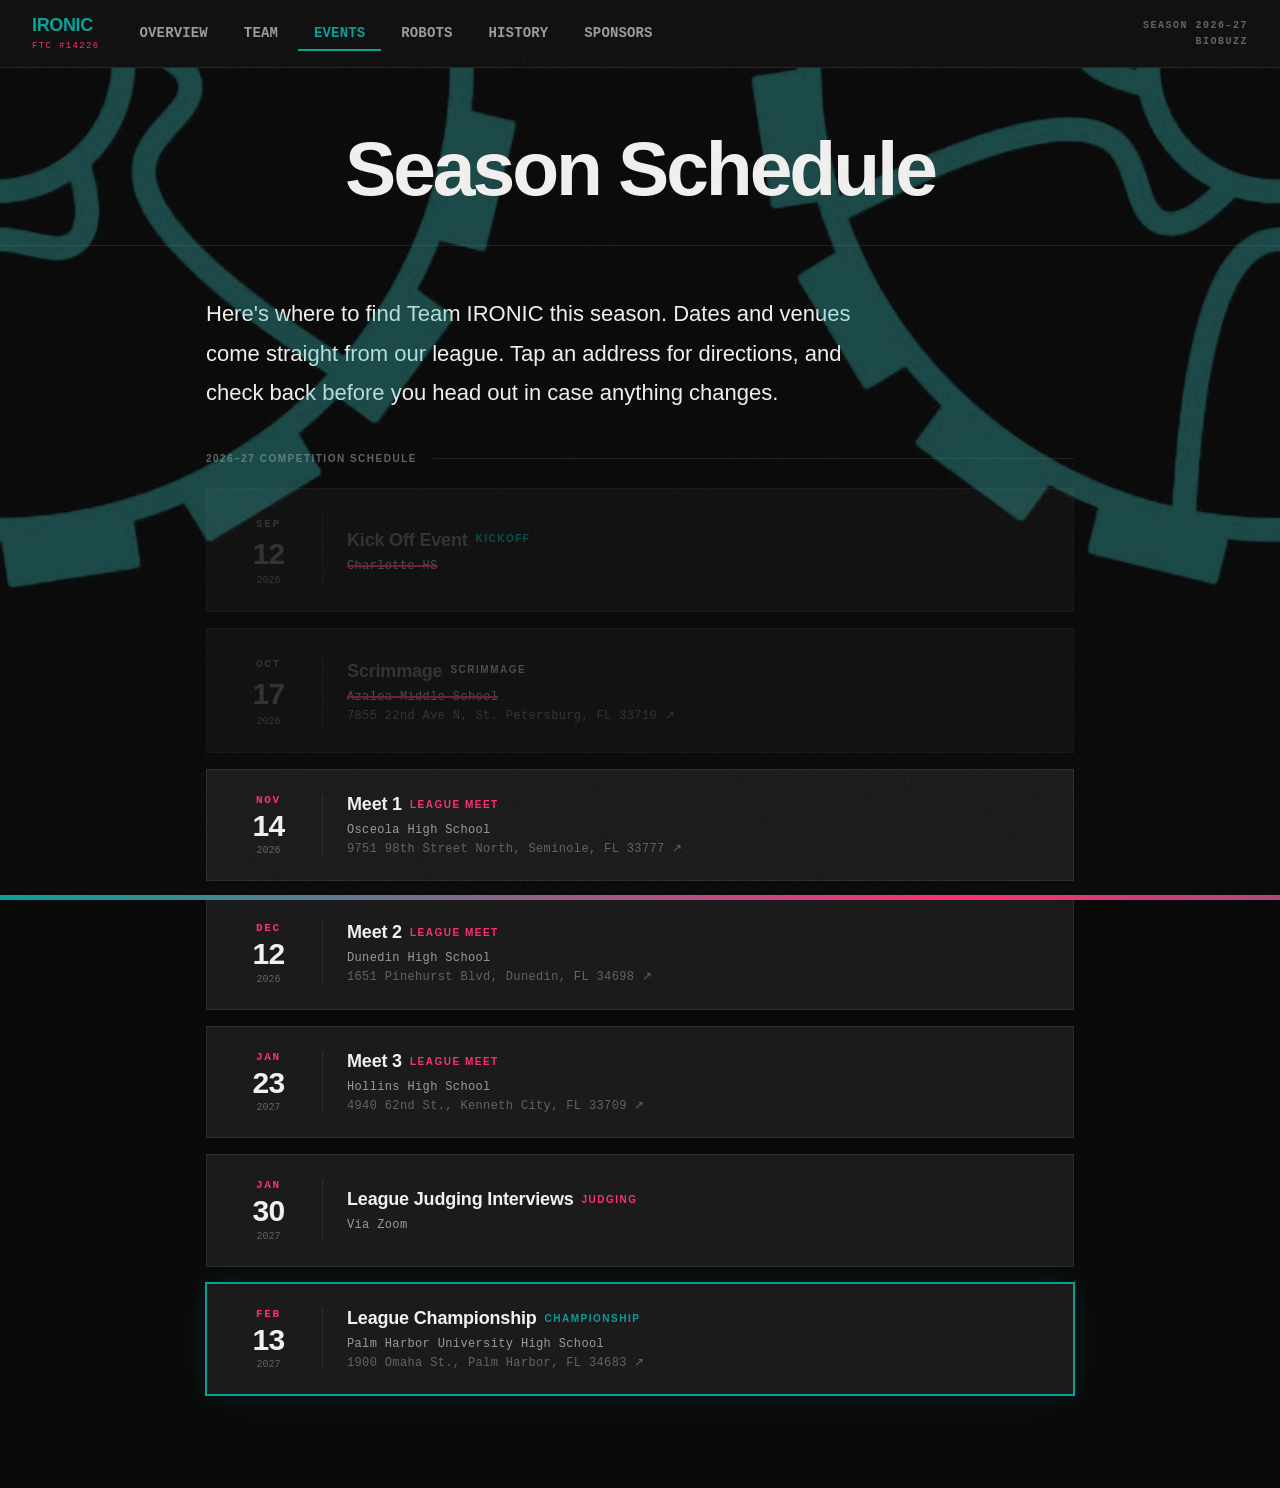
==== commit cdfc25f7: "Add files via upload" ====
--- a/events.html
+++ b/events.html
@@ -6,13 +6,13 @@
 <title>2026–27 Season Schedule | IRONIC FTC #14226</title>
 <meta name="description" content="Where to find Team IRONIC (FTC #14226) this BIOBUZZ season: scrimmages, league meets, judging and the league championship.">
 <link rel="canonical" href="https://ironicrobotics.org/events.html">
-<link rel="icon" type="image/png" href="gear.png">
+<link rel="icon" type="image/png" href="DesignElements/gear.png">
 <meta property="og:type" content="website">
 <meta property="og:site_name" content="Team IRONIC">
 <meta property="og:title" content="2026–27 Season Schedule | IRONIC FTC #14226">
 <meta property="og:description" content="Where to find Team IRONIC (FTC #14226) this BIOBUZZ season: scrimmages, league meets, judging and the league championship.">
 <meta property="og:url" content="https://ironicrobotics.org/events.html">
-<meta property="og:image" content="https://ironicrobotics.org/2025-2026-TeamPic.jpg">
+<meta property="og:image" content="https://ironicrobotics.org/HistoryPhotos/2025-2026-TeamPic.jpg">
 <meta name="twitter:card" content="summary_large_image">
 <link rel="preconnect" href="https://fonts.googleapis.com">
 <link rel="preconnect" href="https://fonts.gstatic.com" crossorigin>
@@ -66,7 +66,7 @@
 
   Once an event is over, add class "past" to its event-card to cross
   it out (styled in the <style> block at the top of this file). The
-  Kick Off Event is marked past.
+  Kick Off Event and Scrimmage are marked past.
 
   Venues: each event-location shows the school name, then its
   address as a link that opens Google Maps. To change one, edit both
@@ -113,12 +113,12 @@
 
     <!-- top-right gear -->
     <div class="corner-gear corner-gear-right" style="position: absolute; top: 0; right: 0; width: 600px; height: 600px; overflow: hidden; pointer-events: none; z-index: 1;">
-      <img src="gear.png" alt="" style="position: absolute; top: -600px; right: -600px; width: 1200px; height: 1200px; opacity: 0.35; animation: spin-cw 20s linear infinite;">
+      <img src="DesignElements/gear.png" alt="" style="position: absolute; top: -600px; right: -600px; width: 1200px; height: 1200px; opacity: 0.35; animation: spin-cw 20s linear infinite;">
     </div>
 
     <!-- top-left gear -->
     <div class="corner-gear corner-gear-left" style="position: absolute; top: 0; left: 0; width: 600px; height: 600px; overflow: hidden; pointer-events: none; z-index: 1;">
-      <img src="gear.png" alt="" style="position: absolute; top: -600px; left: -600px; width: 1200px; height: 1200px; opacity: 0.35; animation: spin-ccw 20s linear infinite;">
+      <img src="DesignElements/gear.png" alt="" style="position: absolute; top: -600px; left: -600px; width: 1200px; height: 1200px; opacity: 0.35; animation: spin-ccw 20s linear infinite;">
     </div>
   </div>
 
@@ -149,8 +149,8 @@
         </div>
       </div>
 
-      <!-- Scrimmage -->
-      <div class="event-card">
+      <!-- Scrimmage (done — crossed out with "past") -->
+      <div class="event-card past">
         <div class="event-date-block">
           <div class="event-month mono">Oct</div>
           <div class="event-day type-caption-heading">17</div>
